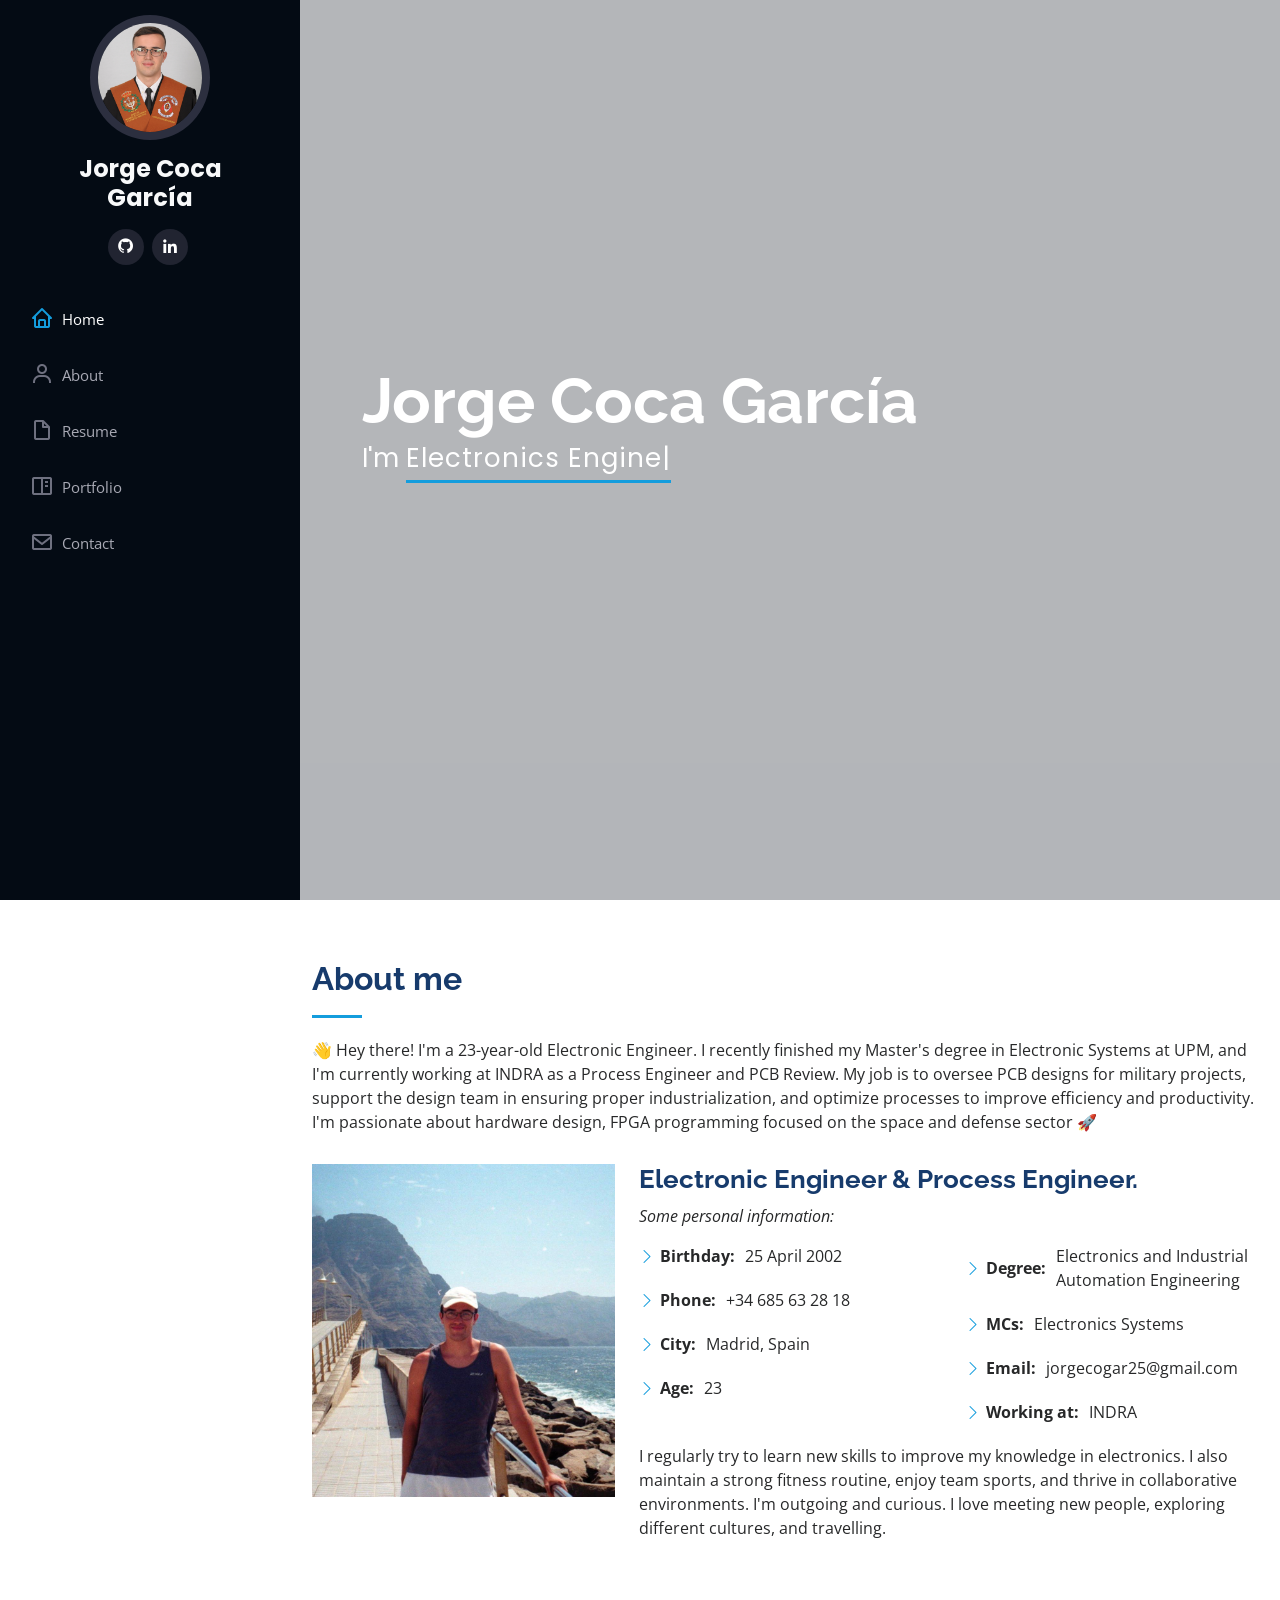
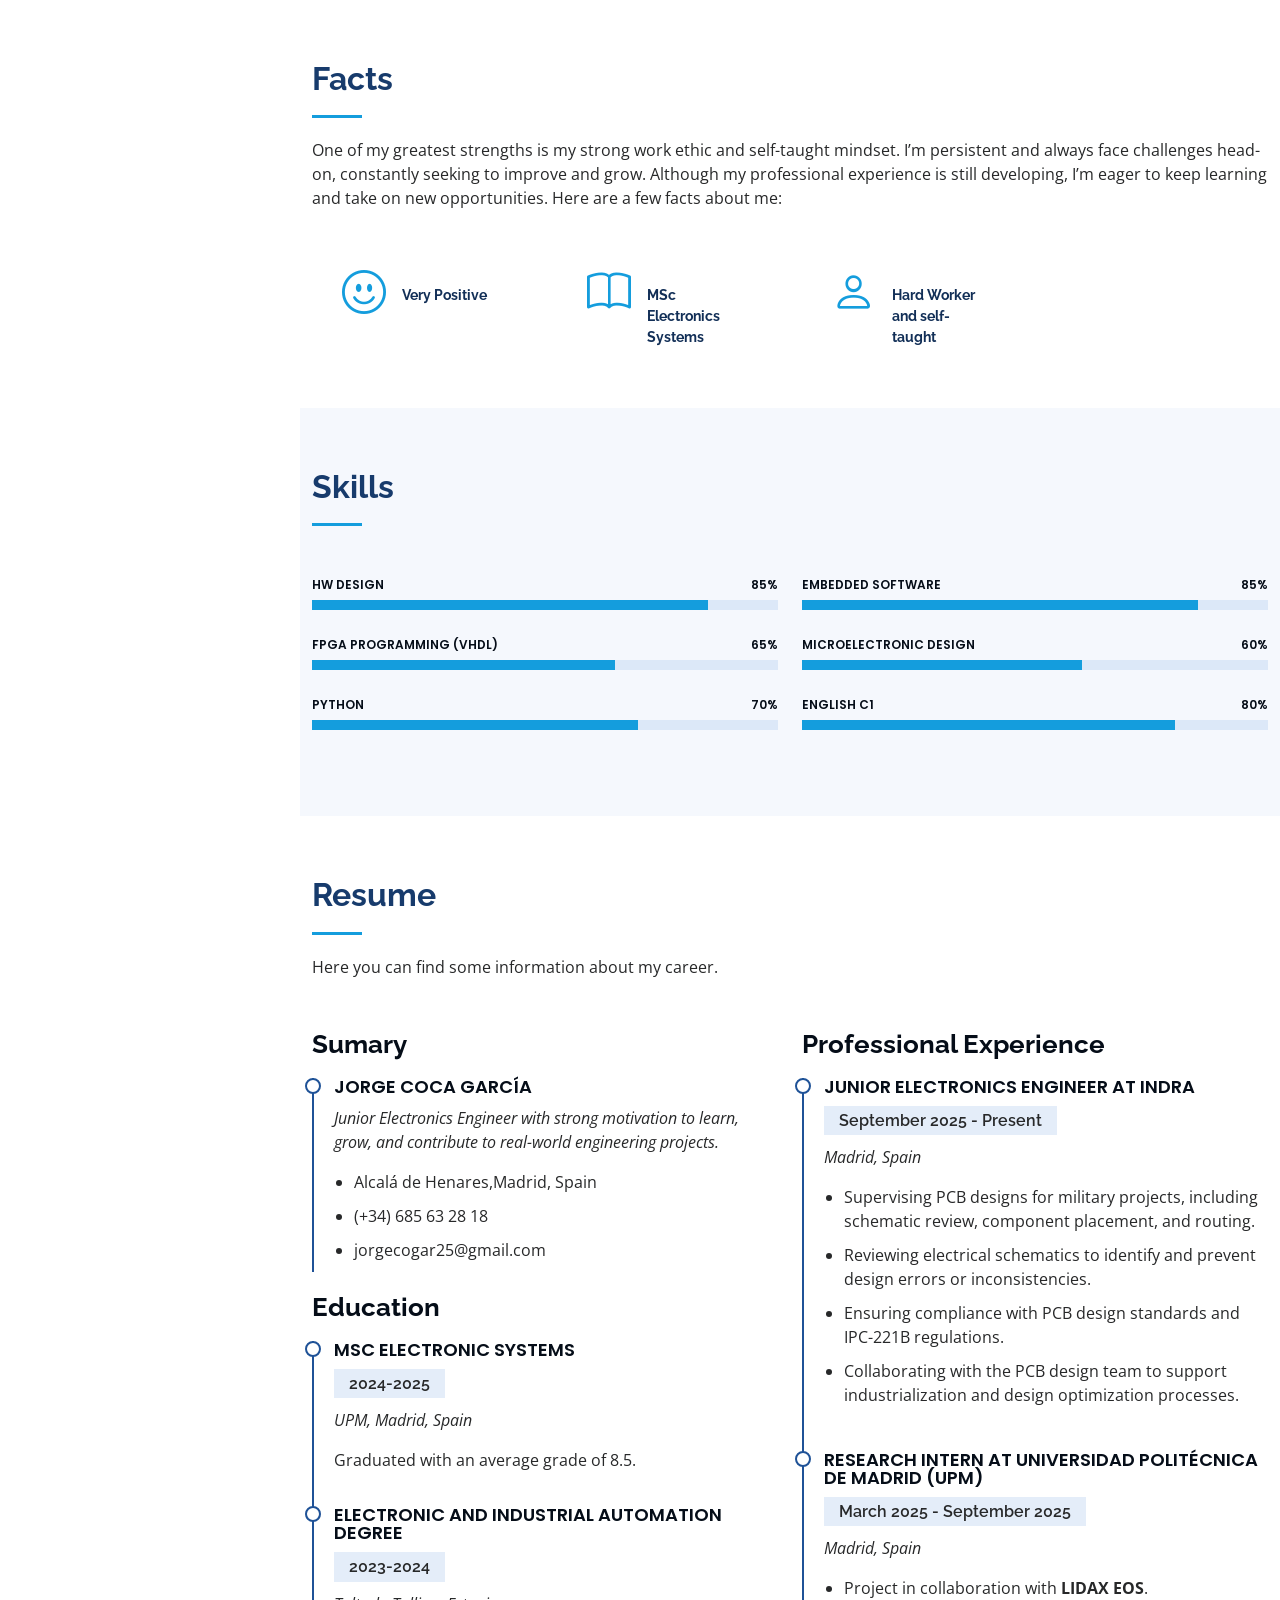
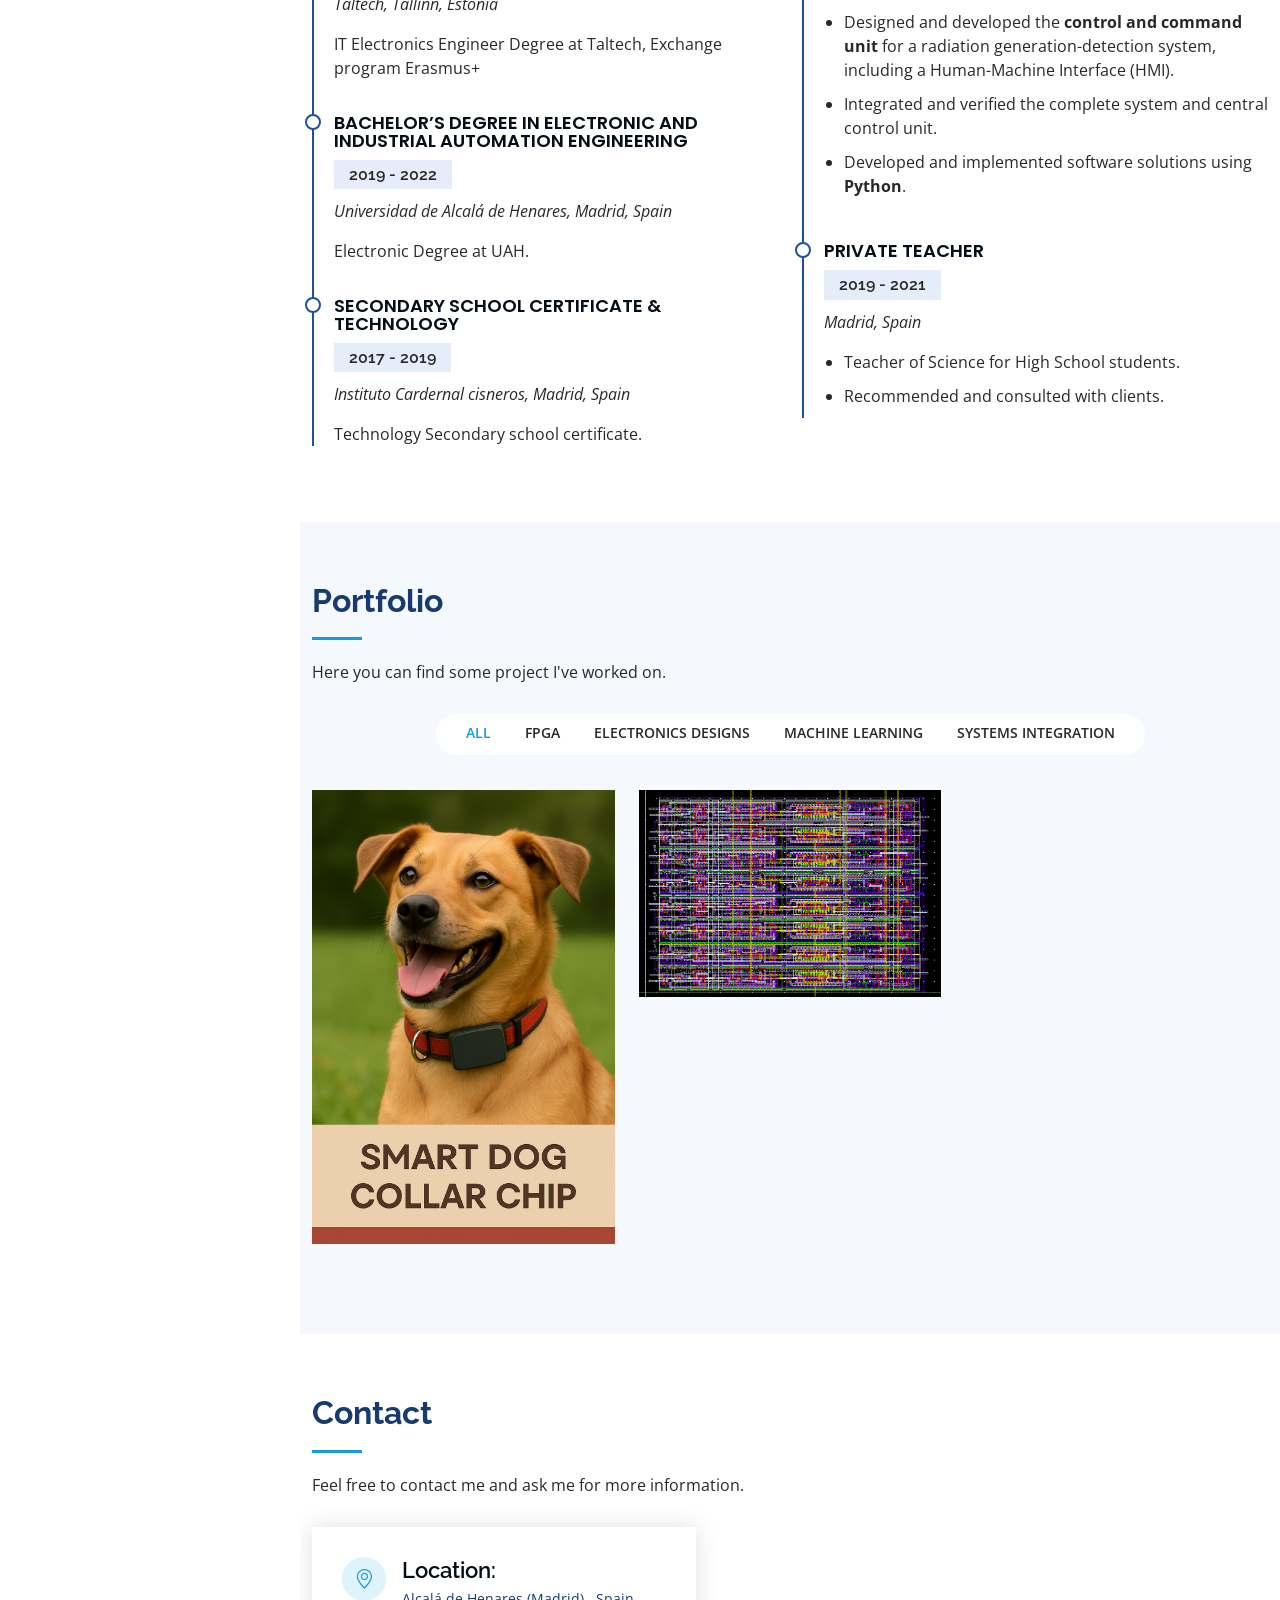
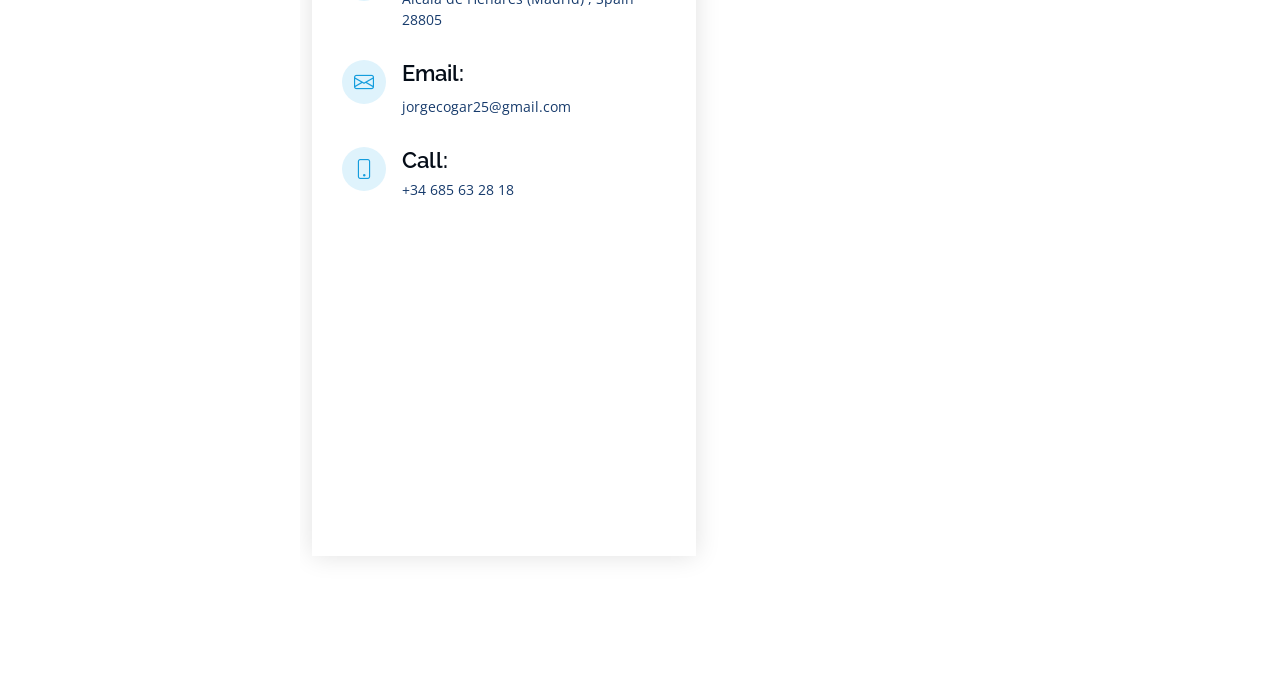
==== index.html @ 3e0ffae4 "Fix LinkedIn URL in index.html" ====
<!DOCTYPE html>
<html lang="en">

<head>
  <meta charset="utf-8">
  <meta content="width=device-width, initial-scale=1.0" name="viewport">

  <title>Jorge Coca García</title>
  <meta content="" name="description">
  <meta content="" name="keywords">

  <!-- Favicons -->
  <link href="assets/img/jicon.png" rel="icon">
  <link href="assets/img/jicon.png" rel="apple-touch-icon">

  <!-- Google Fonts -->
  <link href="https://fonts.googleapis.com/css?family=Open+Sans:300,300i,400,400i,600,600i,700,700i|Raleway:300,300i,400,400i,500,500i,600,600i,700,700i|Poppins:300,300i,400,400i,500,500i,600,600i,700,700i" rel="stylesheet">

  <!-- Vendor CSS Files -->
  <link href="assets/vendor/aos/aos.css" rel="stylesheet">
  <link href="assets/vendor/bootstrap/css/bootstrap.min.css" rel="stylesheet">
  <link href="assets/vendor/bootstrap-icons/bootstrap-icons.css" rel="stylesheet">
  <link href="assets/vendor/boxicons/css/boxicons.min.css" rel="stylesheet">
  <link href="assets/vendor/glightbox/css/glightbox.min.css" rel="stylesheet">
  <link href="assets/vendor/swiper/swiper-bundle.min.css" rel="stylesheet">

  <!-- Template Main CSS File -->
  <link href="assets/css/style.css" rel="stylesheet">

</head>

<body>

  <!-- ======= Mobile nav toggle button ======= -->
  <i class="bi bi-list mobile-nav-toggle d-xl-none"></i>

  <!-- ======= Header ======= -->
  <header id="header">
    <div class="d-flex flex-column">

      <div class="profile">
        <img src="assets/img/Perfil.JPG" alt="" class="img-fluid rounded-circle">
        <h1 class="text-light fs-4 fw-bold">Jorge Coca <br> García</h1>
        <div class="social-links mt-3 text-center">
          <a href="https://github.com/jorgecocag" class="google-plus"><i class="bx bxl-github"></i></a>
          <a href="https://www.linkedin.com/in/jorge-coca-garcia" class="linkedin"><i class="bx bxl-linkedin"></i></a>
        </div>
      </div>

      <nav id="navbar" class="nav-menu navbar">
        <ul>
          <li><a href="#hero" class="nav-link scrollto active"><i class="bx bx-home"></i> <span>Home</span></a></li>
          <li><a href="#about" class="nav-link scrollto"><i class="bx bx-user"></i> <span>About</span></a></li>
          <li><a href="#resume" class="nav-link scrollto"><i class="bx bx-file-blank"></i> <span>Resume</span></a></li>
          <li><a href="#portfolio" class="nav-link scrollto"><i class="bx bx-book-content"></i> <span>Portfolio</span></a></li>
          <li><a href="#contact" class="nav-link scrollto"><i class="bx bx-envelope"></i> <span>Contact</span></a></li>
        </ul>
      </nav><!-- .nav-menu -->
    </div>
  </header><!-- End Header -->

  <!-- ======= Hero Section ======= -->
  <section id="hero" class="d-flex flex-column justify-content-center align-items-center">
    <div class="hero-container" data-aos="fade-in">
      <h1>Jorge Coca García</h1>
      <p>I'm <span class="typed" data-typed-items="Electronics Engineer, HW designer, FPGA programmer"></span></p>
    </div>
  </section><!-- End Hero -->

  <main id="main">

    <!-- ======= About Section ======= -->
    <section id="about" class="about">
      <div class="container">

        <div class="section-title">
          <h2>About me</h2>
          <p>👋 Hey there! I'm a 23-year-old Electronic Engineer.  
          I recently finished my Master's degree in Electronic Systems at UPM, and I'm currently working at INDRA as a Process Engineer and PCB Review.  
          My job is to oversee PCB designs for military projects, support the design team in ensuring proper industrialization, and optimize processes to improve efficiency and productivity.  
          I'm passionate about hardware design, FPGA programming focused on the space and defense sector  🚀</p>
        </div>

        <div class="row">
          <div class="col-lg-4" data-aos="fade-right">
            <img src="assets/img/Playa.JPG" class="img-fluid" alt="">
          </div>
          <div class="col-lg-8 pt-4 pt-lg-0 content" data-aos="fade-left">
            <h3>Electronic Engineer &amp; Process Engineer.</h3>
            <p class="fst-italic">
              Some personal information:
            </p>
            <div class="row">
              <div class="col-lg-6">
                <ul>
                  <li><i class="bi bi-chevron-right"></i> <strong>Birthday:</strong> <span>25 April 2002</span></li>
                  <li><i class="bi bi-chevron-right"></i> <strong>Phone:</strong> <span>+34 685 63 28 18</span></li>
                  <li><i class="bi bi-chevron-right"></i> <strong>City:</strong> <span>Madrid, Spain</span></li>
                  <li><i class="bi bi-chevron-right"></i> <strong>Age:</strong> <span>23</span></li>

                </ul>
              </div>
              <div class="col-lg-6">
                <ul>
                  <li><i class="bi bi-chevron-right"></i> <strong>Degree:</strong> <span>Electronics and Industrial Automation Engineering</span></li>
                  <li><i class="bi bi-chevron-right"></i> <strong>MCs:</strong> <span>Electronics Systems</span></li>
                  <li><i class="bi bi-chevron-right"></i> <strong>Email:</strong> <span>jorgecogar25@gmail.com</span></li>
                  <li><i class="bi bi-chevron-right"></i> <strong>Working at:</strong> <span>INDRA</span></li>
                </ul>
              </div>
            </div>
            <p>
            I regularly try to learn new skills to improve my knowledge in electronics. I also maintain a strong fitness routine, enjoy team sports, and thrive in collaborative environments. I'm outgoing and curious. I love meeting new people, exploring different cultures, and travelling.
            </p>
          </div>
        </div>

      </div>
    </section><!-- End About Section -->

    <!-- ======= Facts Section ======= -->
    <section id="facts" class="facts">
      <div class="container">

        <div class="section-title">
          <h2>Facts</h2>
          <p>One of my greatest strengths is my strong work ethic and self-taught mindset. I’m persistent and always face challenges head-on, constantly seeking to improve and grow. Although my professional experience is still developing, I’m eager to keep learning and take on new opportunities.
Here are a few facts about me:
          </p>
        </div>

        <div class="row no-gutters">

          <div class="col-lg-3 col-md-6 d-md-flex align-items-md-stretch" data-aos="fade-up">
            <div class="count-box">
              <i class="bi bi-emoji-smile"></i>
              <p><strong>Very Positive</strong></p>
            </div>
          </div>

          <div class="col-lg-3 col-md-6 d-md-flex align-items-md-stretch" data-aos="fade-up" data-aos-delay="100">
            <div class="count-box">
              <i class="bi bi-book"></i>
              <p><strong>MSc Electronics Systems</strong></p>
            </div>
          </div>

          <div class="col-lg-3 col-md-6 d-md-flex align-items-md-stretch" data-aos="fade-up" data-aos-delay="300">
            <div class="count-box">
              <i class="bi bi-person"></i>
              <p><strong>Hard Worker and self-taught</strong></p>
            </div>
          </div>

        </div>

      </div>
    </section><!-- End Facts Section -->

    <!-- ======= Skills Section ======= -->
    <section id="skills" class="skills section-bg">
      <div class="container">

        <div class="section-title">
          <h2>Skills</h2>
        </div>

        <div class="row skills-content">

          <div class="col-lg-6" data-aos="fade-up">

            <div class="progress">
              <span class="skill">HW Design <i class="val">85%</i></span>
              <div class="progress-bar-wrap">
                <div class="progress-bar" role="progressbar" aria-valuenow="85" aria-valuemin="0" aria-valuemax="100"></div>
              </div>
            </div>

            <div class="progress">
              <span class="skill">FPGA programming (VHDL) <i class="val">65%</i></span>
              <div class="progress-bar-wrap">
                <div class="progress-bar" role="progressbar" aria-valuenow="65" aria-valuemin="0" aria-valuemax="100"></div>
              </div>
            </div>

            <div class="progress">
              <span class="skill">Python <i class="val">70%</i></span>
              <div class="progress-bar-wrap">
                <div class="progress-bar" role="progressbar" aria-valuenow="70" aria-valuemin="0" aria-valuemax="100"></div>
              </div>
            </div>

          </div>

          <div class="col-lg-6" data-aos="fade-up" data-aos-delay="100">

            <div class="progress">
              <span class="skill">Embedded software <i class="val">85%</i></span>
              <div class="progress-bar-wrap">
                <div class="progress-bar" role="progressbar" aria-valuenow="85" aria-valuemin="0" aria-valuemax="100"></div>
              </div>
            </div>

            <div class="progress">
              <span class="skill">Microelectronic Design <i class="val">60%</i></span>
              <div class="progress-bar-wrap">
                <div class="progress-bar" role="progressbar" aria-valuenow="60" aria-valuemin="0" aria-valuemax="100"></div>
              </div>
            </div>

            <div class="progress">
              <span class="skill">English C1 <i class="val">80%</i></span>
              <div class="progress-bar-wrap">
                <div class="progress-bar" role="progressbar" aria-valuenow="80" aria-valuemin="0" aria-valuemax="100"></div>
              </div>
            </div>

          </div>

        </div>

      </div>
    </section><!-- End Skills Section -->

    <!-- ======= Resume Section ======= -->
    <section id="resume" class="resume">
      <div class="container">

        <div class="section-title">
          <h2>Resume</h2>
          <p>Here you can find some information about my career.</p>
        </div>

        <div class="row">
          <div class="col-lg-6" data-aos="fade-up">
            <h3 class="resume-title">Sumary</h3>
            <div class="resume-item pb-0">
              <h4>Jorge Coca García</h4>
              <p><em>Junior Electronics Engineer with strong motivation to learn, grow, and contribute to real-world engineering projects.</em></p>
              <ul>
                <li>Alcalá de Henares,Madrid, Spain</li>
                <li>(+34) 685 63 28 18</li>
                <li>jorgecogar25@gmail.com</li>
              </ul>
            </div>

            <h3 class="resume-title">Education</h3>

            <div class="resume-item">
              <h4>MSc Electronic systems</h4>
              <h5>2024-2025</h5>
              <p><em>UPM, Madrid, Spain</em></p>
              <p>Graduated with an average grade of 8.5. </p>
            </div>
            <div class="resume-item">
              <h4>Electronic and industrial automation degree</h4>
              <h5>2023-2024</h5>
              <p><em>Taltech, Tallinn, Estonia</em></p>
              <p>IT Electronics Engineer Degree at Taltech, Exchange program Erasmus+ </p>
            </div>
            <div class="resume-item">
              <h4>Bachelor’s Degree in Electronic and Industrial Automation Engineering</h4>
              <h5>2019 - 2022</h5>
              <p><em>Universidad de Alcalá de Henares, Madrid, Spain</em></p>
              <p>Electronic Degree at UAH.</p>
            </div>
            <div class="resume-item">
              <h4>Secondary school certificate &amp; Technology</h4>
              <h5>2017 - 2019</h5>
              <p><em>Instituto Cardernal cisneros, Madrid, Spain</em></p>
              <p>Technology Secondary school certificate.</p>
            </div>
          </div>
          <div class="col-lg-6" data-aos="fade-up" data-aos-delay="100">
            <h3 class="resume-title">Professional Experience</h3>

              <div class="resume-item">
              <h4>Junior Electronics Engineer at INDRA</h4>
              <h5>September 2025 - Present</h5>
              <p><em>Madrid, Spain</em></p>
              <ul>
                <li>Supervising PCB designs for military projects, including schematic review, component placement, and routing.</li>
                <li>Reviewing electrical schematics to identify and prevent design errors or inconsistencies.</li>
                <li>Ensuring compliance with PCB design standards and IPC-221B regulations.</li>
                <li>Collaborating with the PCB design team to support industrialization and design optimization processes.</li>
              </ul>
            </div>
          
            <div class="resume-item">
              <h4>Research Intern at Universidad Politécnica de Madrid (UPM)</h4>
              <h5>March 2025 - September 2025</h5>
              <p><em>Madrid, Spain</em></p>
              <ul>
                <li>Project in collaboration with <strong>LIDAX EOS</strong>.</li>
                <li>Designed and developed the <strong>control and command unit</strong> for a radiation generation-detection system, including a Human-Machine Interface (HMI).</li>
                <li>Integrated and verified the complete system and central control unit.</li>
                <li>Developed and implemented software solutions using <strong>Python</strong>.</li>
              </ul>
            </div>
            
            <div class="resume-item">
              <h4>Private teacher</h4>
              <h5>2019 - 2021</h5>
              <p><em>Madrid, Spain</em></p>
              <ul>
                <li>Teacher of Science for High School students.</li>
                <li>Recommended and consulted with clients.</li>
              </ul>
            </div>
          </div>
        </div>

      </div>
    </section><!-- End Resume Section -->

    <!-- ======= Portfolio Section ======= -->
    <section id="portfolio" class="portfolio section-bg">
      <div class="container">

        <div class="section-title">
          <h2>Portfolio</h2>
          <p>Here you can find some project I've worked on.</p>
        </div>

        <div class="row" data-aos="fade-up">
          <div class="col-lg-12 d-flex justify-content-center">
            <ul id="portfolio-flters">
              <li data-filter="*" class="filter-active">All</li>
              <li data-filter=".filter-app">FPGA</li>
              <li data-filter=".filter-Designs">Electronics designs</li>
              <li data-filter=".filter-web">Machine learning</li>
              <li data-filter=".filter-web">Systems integration</li>
            </ul>
          </div>
        </div>

        <div class="row portfolio-container" data-aos="fade-up" data-aos-delay="100">

          <div class="col-lg-4 col-md-6 portfolio-item filter-Designs">
            <div class="portfolio-wrap">
              <img src="assets/img/portfolio/perro.png" class="img-fluid" alt="">
              <div class="portfolio-links">
                <a href="chip-correa.html" title="More Details"><i class="bx bx-link"></i></a>
              </div>
            </div>
          </div>

          <div class="col-lg-4 col-md-6 portfolio-item filter-Designs">
            <div class="portfolio-wrap">
              <img src="assets/img/portfolio/cadence.png" class="img-fluid" alt="">
              <div class="portfolio-links">
                <a href="cadence.html" title="More Details"><i class="bx bx-link"></i></a>
              </div>
            </div>
          </div>

        </div>

      </div>
    </section><!-- End Portfolio Section -->

    <!-- ======= Contact Section ======= -->
    <section id="contact" class="contact">
      <div class="container">

        <div class="section-title">
          <h2>Contact</h2>
          <p>Feel free to contact me and ask me for more information.</p>
        </div>

        <div class="row" data-aos="fade-in">

          <div class="col-lg-5 d-flex align-items-stretch">
            <div class="info">
              <div class="address">
                <i class="bi bi-geo-alt"></i>
                <h4>Location:</h4>
                <p>Alcalá de Henares (Madrid) , Spain 28805 </p>
              </div>

              <div class="email">
                <i class="bi bi-envelope"></i>
                <h4>Email:</h4>
                <p>jorgecogar25@gmail.com</p>
              </div>

              <div class="phone">
                <i class="bi bi-phone"></i>
                <h4>Call:</h4>
                <p>+34 685 63 28 18</p>
              </div>

              <iframe 
                src="https://www.google.com/maps/embed?pb=!1m18!1m12!1m3!1d3036.657746572225!2d-3.3657!3d40.4821!2m3!1f0!2f0!3f0!3m2!1i1024!2i768!4f13.1!3m3!1m2!1s0xd4249b47da8e3e9%3A0x64e869e6f27bb1e4!2sAlcal%C3%A1%20de%20Henares%2C%20Madrid!5e0!3m2!1ses!2ses!4v1700000000000"
                frameborder="0" 
                style="border:0; width: 100%; height: 290px;" 
                allowfullscreen>
              </iframe>

            </div>
          </div>
        </div>

      </div>
    </section><!-- End Contact Section -->

  </main><!-- End #main -->



  <a href="#" class="back-to-top d-flex align-items-center justify-content-center"><i class="bi bi-arrow-up-short"></i></a>

  <!-- Vendor JS Files -->
  <script src="assets/vendor/purecounter/purecounter_vanilla.js"></script>
  <script src="assets/vendor/aos/aos.js"></script>
  <script src="assets/vendor/bootstrap/js/bootstrap.bundle.min.js"></script>
  <script src="assets/vendor/glightbox/js/glightbox.min.js"></script>
  <script src="assets/vendor/isotope-layout/isotope.pkgd.min.js"></script>
  <script src="assets/vendor/swiper/swiper-bundle.min.js"></script>
  <script src="assets/vendor/typed.js/typed.min.js"></script>
  <script src="assets/vendor/waypoints/noframework.waypoints.js"></script>
  <script src="assets/vendor/php-email-form/validate.js"></script>

  <!-- Template Main JS File -->
  <script src="assets/js/main.js"></script>

</body>

</html>
---- assets/css/style.css ----
/**
* Template Name: iPortfolio - v3.8.1
* Template URL: https://bootstrapmade.com/iportfolio-bootstrap-portfolio-websites-template/
* Author: BootstrapMade.com
* License: https://bootstrapmade.com/license/
*/

/*--------------------------------------------------------------
# General
--------------------------------------------------------------*/
body {
  font-family: "Open Sans", sans-serif;
  color: #272829;
}

a {
  color: #149ddd;
  text-decoration: none;
}

a:hover {
  color: #37b3ed;
  text-decoration: none;
}

h1,
h2,
h3,
h4,
h5,
h6 {
  font-family: "Raleway", sans-serif;
}

/*--------------------------------------------------------------
# Back to top button
--------------------------------------------------------------*/
.back-to-top {
  position: fixed;
  visibility: hidden;
  opacity: 0;
  right: 15px;
  bottom: 15px;
  z-index: 996;
  background: #149ddd;
  width: 40px;
  height: 40px;
  border-radius: 50px;
  transition: all 0.4s;
}

.back-to-top i {
  font-size: 28px;
  color: #fff;
  line-height: 0;
}

.back-to-top:hover {
  background: #2eafec;
  color: #fff;
}

.back-to-top.active {
  visibility: visible;
  opacity: 1;
}

/*--------------------------------------------------------------
# Header
--------------------------------------------------------------*/
#header {
  position: fixed;
  top: 0;
  left: 0;
  bottom: 0;
  width: 300px;
  transition: all ease-in-out 0.5s;
  z-index: 9997;
  transition: all 0.5s;
  padding: 0 15px;
  background: #040b14;
  overflow-y: auto;
}

#header .profile img {
  margin: 15px auto;
  display: block;
  width: 120px;
  border: 8px solid #2c2f3f;
}

#header .profile h1 {
  font-size: 24px;
  margin: 0;
  padding: 0;
  font-weight: 600;
  -moz-text-align-last: center;
  text-align-last: center;
  font-family: "Poppins", sans-serif;
}

#header .profile h1 a,
#header .profile h1 a:hover {
  color: #fff;
  text-decoration: none;
}

#header .profile .social-links a {
  font-size: 18px;
  display: inline-block;
  background: #212431;
  color: #fff;
  line-height: 1;
  padding: 8px 0;
  margin-right: 4px;
  border-radius: 50%;
  text-align: center;
  width: 36px;
  height: 36px;
  transition: 0.3s;
}

#header .profile .social-links a:hover {
  background: #149ddd;
  color: #fff;
  text-decoration: none;
}

#main {
  margin-left: 300px;
}

@media (max-width: 1199px) {
  #header {
    left: -300px;
  }

  #main {
    margin-left: 0;
  }
}

/*--------------------------------------------------------------
# Navigation Menu
--------------------------------------------------------------*/
/* Desktop Navigation */
.nav-menu {
  padding: 30px 0 0 0;
}

.nav-menu * {
  margin: 0;
  padding: 0;
  list-style: none;
}

.nav-menu>ul>li {
  position: relative;
  white-space: nowrap;
}

.nav-menu a,
.nav-menu a:focus {
  display: flex;
  align-items: center;
  color: #a8a9b4;
  padding: 12px 15px;
  margin-bottom: 8px;
  transition: 0.3s;
  font-size: 15px;
}

.nav-menu a i,
.nav-menu a:focus i {
  font-size: 24px;
  padding-right: 8px;
  color: #6f7180;
}

.nav-menu a:hover,
.nav-menu .active,
.nav-menu .active:focus,
.nav-menu li:hover>a {
  text-decoration: none;
  color: #fff;
}

.nav-menu a:hover i,
.nav-menu .active i,
.nav-menu .active:focus i,
.nav-menu li:hover>a i {
  color: #149ddd;
}

/* Mobile Navigation */
.mobile-nav-toggle {
  position: fixed;
  right: 15px;
  top: 15px;
  z-index: 9998;
  border: 0;
  font-size: 24px;
  transition: all 0.4s;
  outline: none !important;
  background-color: #149ddd;
  color: #fff;
  width: 40px;
  height: 40px;
  display: inline-flex;
  align-items: center;
  justify-content: center;
  line-height: 0;
  border-radius: 50px;
  cursor: pointer;
}

.mobile-nav-active {
  overflow: hidden;
}

.mobile-nav-active #header {
  left: 0;
}

/*--------------------------------------------------------------
# Hero Section
--------------------------------------------------------------*/
#hero {
  width: 100%;
  height: 100vh;
  background: url("../img/electronica.png") top center;
  background-size: cover;
}

#hero:before {
  content: "";
  background: rgba(5, 13, 24, 0.3);
  position: absolute;
  bottom: 0;
  top: 0;
  left: 0;
  right: 0;
  z-index: 1;
}

#hero .hero-container {
  position: relative;
  z-index: 2;
  min-width: 300px;
}

#hero h1 {
  margin: 0 0 10px 0;
  font-size: 64px;
  font-weight: 700;
  line-height: 56px;
  color: #fff;
}

#hero p {
  color: #fff;
  margin-bottom: 50px;
  font-size: 26px;
  font-family: "Poppins", sans-serif;
}

#hero p span {
  color: #fff;
  padding-bottom: 4px;
  letter-spacing: 1px;
  border-bottom: 3px solid #149ddd;
}

@media (min-width: 1024px) {
  #hero {
    background-attachment: fixed;
  }
}

@media (max-width: 768px) {
  #hero h1 {
    font-size: 28px;
    line-height: 36px;
  }

  #hero h2 {
    font-size: 18px;
    line-height: 24px;
    margin-bottom: 30px;
  }
}

/*--------------------------------------------------------------
# Sections General
--------------------------------------------------------------*/
section {
  padding: 60px 0;
  overflow: hidden;
}

.section-bg {
  background: #f5f8fd;
}

.section-title {
  padding-bottom: 30px;
}

.section-title h2 {
  font-size: 32px;
  font-weight: bold;
  margin-bottom: 20px;
  padding-bottom: 20px;
  position: relative;
  color: #173b6c;
}

.section-title h2::after {
  content: "";
  position: absolute;
  display: block;
  width: 50px;
  height: 3px;
  background: #149ddd;
  bottom: 0;
  left: 0;
}

.section-title p {
  margin-bottom: 0;
}

/*--------------------------------------------------------------
# About
--------------------------------------------------------------*/
.about .content h3 {
  font-weight: 700;
  font-size: 26px;
  color: #173b6c;
}

.about .content ul {
  list-style: none;
  padding: 0;
}

.about .content ul li {
  margin-bottom: 20px;
  display: flex;
  align-items: center;
}

.about .content ul strong {
  margin-right: 10px;
}

.about .content ul i {
  font-size: 16px;
  margin-right: 5px;
  color: #149ddd;
  line-height: 0;
}

.about .content p:last-child {
  margin-bottom: 0;
}

/*--------------------------------------------------------------
# Facts
--------------------------------------------------------------*/
.facts {
  padding-bottom: 30px;
}

.facts .count-box {
  padding: 30px;
  width: 100%;
}

.facts .count-box i {
  display: block;
  font-size: 44px;
  color: #149ddd;
  float: left;
  line-height: 0;
}

.facts .count-box span {
  font-size: 48px;
  line-height: 40px;
  display: block;
  font-weight: 700;
  color: #050d18;
  margin-left: 60px;
}

.facts .count-box p {
  padding: 15px 0 0 0;
  margin: 0 0 0 60px;
  font-family: "Raleway", sans-serif;
  font-size: 14px;
  color: #122f57;
}

.facts .count-box a {
  font-weight: 600;
  display: block;
  margin-top: 20px;
  color: #122f57;
  font-size: 15px;
  font-family: "Poppins", sans-serif;
  transition: ease-in-out 0.3s;
}

.facts .count-box a:hover {
  color: #1f5297;
}

/*--------------------------------------------------------------
# Akills
--------------------------------------------------------------*/
.skills .progress {
  height: 60px;
  display: block;
  background: none;
  border-radius: 0;
}

.skills .progress .skill {
  padding: 0;
  margin: 0 0 6px 0;
  text-transform: uppercase;
  display: block;
  font-weight: 600;
  font-family: "Poppins", sans-serif;
  color: #050d18;
}

.skills .progress .skill .val {
  float: right;
  font-style: normal;
}

.skills .progress-bar-wrap {
  background: #dce8f8;
  height: 10px;
}

.skills .progress-bar {
  width: 1px;
  height: 10px;
  transition: 0.9s;
  background-color: #149ddd;
}

/*--------------------------------------------------------------
# Resume
--------------------------------------------------------------*/
.resume .resume-title {
  font-size: 26px;
  font-weight: 700;
  margin-top: 20px;
  margin-bottom: 20px;
  color: #050d18;
}

.resume .resume-item {
  padding: 0 0 20px 20px;
  margin-top: -2px;
  border-left: 2px solid #1f5297;
  position: relative;
}

.resume .resume-item h4 {
  line-height: 18px;
  font-size: 18px;
  font-weight: 600;
  text-transform: uppercase;
  font-family: "Poppins", sans-serif;
  color: #050d18;
  margin-bottom: 10px;
}

.resume .resume-item h5 {
  font-size: 16px;
  background: #e4edf9;
  padding: 5px 15px;
  display: inline-block;
  font-weight: 600;
  margin-bottom: 10px;
}

.resume .resume-item ul {
  padding-left: 20px;
}

.resume .resume-item ul li {
  padding-bottom: 10px;
}

.resume .resume-item:last-child {
  padding-bottom: 0;
}

.resume .resume-item::before {
  content: "";
  position: absolute;
  width: 16px;
  height: 16px;
  border-radius: 50px;
  left: -9px;
  top: 0;
  background: #fff;
  border: 2px solid #1f5297;
}

/*--------------------------------------------------------------
# Portfolio
--------------------------------------------------------------*/
.portfolio .portfolio-item {
  margin-bottom: 30px;
}

.portfolio #portfolio-flters {
  padding: 0;
  margin: 0 auto 35px auto;
  list-style: none;
  text-align: center;
  background: #fff;
  border-radius: 50px;
  padding: 2px 15px;
}

.portfolio #portfolio-flters li {
  cursor: pointer;
  display: inline-block;
  padding: 10px 15px 8px 15px;
  font-size: 14px;
  font-weight: 600;
  line-height: 1;
  text-transform: uppercase;
  color: #272829;
  margin-bottom: 5px;
  transition: all 0.3s ease-in-out;
}

.portfolio #portfolio-flters li:hover,
.portfolio #portfolio-flters li.filter-active {
  color: #149ddd;
}

.portfolio #portfolio-flters li:last-child {
  margin-right: 0;
}

.portfolio .portfolio-wrap {
  transition: 0.3s;
  position: relative;
  overflow: hidden;
  z-index: 1;
}

.portfolio .portfolio-wrap::before {
  content: "";
  background: rgba(255, 255, 255, 0.5);
  position: absolute;
  left: 0;
  right: 0;
  top: 0;
  bottom: 0;
  transition: all ease-in-out 0.3s;
  z-index: 2;
  opacity: 0;
}

.portfolio .portfolio-wrap .portfolio-links {
  opacity: 1;
  left: 0;
  right: 0;
  bottom: -60px;
  z-index: 3;
  position: absolute;
  transition: all ease-in-out 0.3s;
  display: flex;
  justify-content: center;
}

.portfolio .portfolio-wrap .portfolio-links a {
  color: #fff;
  font-size: 28px;
  text-align: center;
  background: rgba(20, 157, 221, 0.75);
  transition: 0.3s;
  width: 50%;
}

.portfolio .portfolio-wrap .portfolio-links a:hover {
  background: rgba(20, 157, 221, 0.95);
}

.portfolio .portfolio-wrap .portfolio-links a+a {
  border-left: 1px solid #37b3ed;
}

.portfolio .portfolio-wrap:hover::before {
  top: 0;
  left: 0;
  right: 0;
  bottom: 0;
  opacity: 1;
}

.portfolio .portfolio-wrap:hover .portfolio-links {
  opacity: 1;
  bottom: 0;
}

/*--------------------------------------------------------------
# Portfolio Details
--------------------------------------------------------------*/
.portfolio-details {
  padding-top: 40px;
}

.portfolio-details .portfolio-details-slider img {
  width: 100%;
}

.portfolio-details .portfolio-details-slider .swiper-pagination {
  margin-top: 20px;
  position: relative;
}

.portfolio-details .portfolio-details-slider .swiper-pagination .swiper-pagination-bullet {
  width: 12px;
  height: 12px;
  background-color: #fff;
  opacity: 1;
  border: 1px solid #149ddd;
}

.portfolio-details .portfolio-details-slider .swiper-pagination .swiper-pagination-bullet-active {
  background-color: #149ddd;
}

.portfolio-details .portfolio-info {
  padding: 30px;
  box-shadow: 0px 0 30px rgba(5, 13, 24, 0.08);
}

.portfolio-details .portfolio-info h3 {
  font-size: 22px;
  font-weight: 700;
  margin-bottom: 20px;
  padding-bottom: 20px;
  border-bottom: 1px solid #eee;
}

.portfolio-details .portfolio-info ul {
  list-style: none;
  padding: 0;
  font-size: 15px;
}

.portfolio-details .portfolio-info ul li+li {
  margin-top: 10px;
}

.portfolio-details .portfolio-description {
  padding-top: 30px;
}

.portfolio-details .portfolio-description h2 {
  font-size: 26px;
  font-weight: 700;
  margin-bottom: 20px;
}

.portfolio-details .portfolio-description p {
  padding: 0;
}

/*--------------------------------------------------------------
# Services
--------------------------------------------------------------*/
.services .icon-box {
  margin-bottom: 20px;
}

.services .icon {
  float: left;
  display: flex;
  align-items: center;
  justify-content: center;
  width: 54px;
  height: 54px;
  background: #149ddd;
  border-radius: 50%;
  transition: 0.5s;
  border: 1px solid #149ddd;
}

.services .icon i {
  color: #fff;
  font-size: 24px;
  line-height: 0;
}

.services .icon-box:hover .icon {
  background: #fff;
}

.services .icon-box:hover .icon i {
  color: #149ddd;
}

.services .title {
  margin-left: 80px;
  font-weight: 700;
  margin-bottom: 15px;
  font-size: 18px;
}

.services .title a {
  color: #343a40;
}

.services .title a:hover {
  color: #149ddd;
}

.services .description {
  margin-left: 80px;
  line-height: 24px;
  font-size: 14px;
}

/*--------------------------------------------------------------
# Testimonials
--------------------------------------------------------------*/
.testimonials .testimonials-carousel,
.testimonials .testimonials-slider {
  overflow: hidden;
}

.testimonials .testimonial-item {
  box-sizing: content-box;
  text-align: center;
  min-height: 320px;
}

.testimonials .testimonial-item .testimonial-img {
  width: 90px;
  border-radius: 50%;
  margin: 0 auto;
}

.testimonials .testimonial-item h3 {
  font-size: 18px;
  font-weight: bold;
  margin: 10px 0 5px 0;
  color: #111;
}

.testimonials .testimonial-item h4 {
  font-size: 14px;
  color: #999;
  margin: 0;
}

.testimonials .testimonial-item .quote-icon-left,
.testimonials .testimonial-item .quote-icon-right {
  color: #c3e8fa;
  font-size: 26px;
}

.testimonials .testimonial-item .quote-icon-left {
  display: inline-block;
  left: -5px;
  position: relative;
}

.testimonials .testimonial-item .quote-icon-right {
  display: inline-block;
  right: -5px;
  position: relative;
  top: 10px;
}

.testimonials .testimonial-item p {
  font-style: italic;
  margin: 0 15px 15px 15px;
  padding: 20px;
  background: #fff;
  position: relative;
  margin-bottom: 35px;
  border-radius: 6px;
  box-shadow: 0px 2px 15px rgba(0, 0, 0, 0.1);
}

.testimonials .testimonial-item p::after {
  content: "";
  width: 0;
  height: 0;
  border-top: 20px solid #fff;
  border-right: 20px solid transparent;
  border-left: 20px solid transparent;
  position: absolute;
  bottom: -20px;
  left: calc(50% - 20px);
}

.testimonials .swiper-pagination {
  margin-top: 20px;
  position: relative;
}

.testimonials .swiper-pagination .swiper-pagination-bullet {
  width: 12px;
  height: 12px;
  background-color: #fff;
  opacity: 1;
  border: 1px solid #149ddd;
}

.testimonials .swiper-pagination .swiper-pagination-bullet-active {
  background-color: #149ddd;
}

/*--------------------------------------------------------------
# Contact
--------------------------------------------------------------*/
.contact {
  padding-bottom: 130px;
}

.contact .info {
  padding: 30px;
  background: #fff;
  width: 100%;
  box-shadow: 0 0 24px 0 rgba(0, 0, 0, 0.12);
}

.contact .info i {
  font-size: 20px;
  color: #149ddd;
  float: left;
  width: 44px;
  height: 44px;
  background: #dff3fc;
  display: flex;
  justify-content: center;
  align-items: center;
  border-radius: 50px;
  transition: all 0.3s ease-in-out;
}

.contact .info h4 {
  padding: 0 0 0 60px;
  font-size: 22px;
  font-weight: 600;
  margin-bottom: 5px;
  color: #050d18;
}

.contact .info p {
  padding: 0 0 10px 60px;
  margin-bottom: 20px;
  font-size: 14px;
  color: #173b6c;
}

.contact .info .email p {
  padding-top: 5px;
}

.contact .info .social-links {
  padding-left: 60px;
}

.contact .info .social-links a {
  font-size: 18px;
  display: inline-block;
  background: #333;
  color: #fff;
  line-height: 1;
  padding: 8px 0;
  border-radius: 50%;
  text-align: center;
  width: 36px;
  height: 36px;
  transition: 0.3s;
  margin-right: 10px;
}

.contact .info .social-links a:hover {
  background: #149ddd;
  color: #fff;
}

.contact .info .email:hover i,
.contact .info .address:hover i,
.contact .info .phone:hover i {
  background: #149ddd;
  color: #fff;
}

.contact .php-email-form {
  width: 100%;
  padding: 30px;
  background: #fff;
  box-shadow: 0 0 24px 0 rgba(0, 0, 0, 0.12);
}

.contact .php-email-form .form-group {
  padding-bottom: 8px;
}

.contact .php-email-form .validate {
  display: none;
  color: red;
  margin: 0 0 15px 0;
  font-weight: 400;
  font-size: 13px;
}

.contact .php-email-form .error-message {
  display: none;
  color: #fff;
  background: #ed3c0d;
  text-align: left;
  padding: 15px;
  font-weight: 600;
}

.contact .php-email-form .error-message br+br {
  margin-top: 25px;
}

.contact .php-email-form .sent-message {
  display: none;
  color: #fff;
  background: #18d26e;
  text-align: center;
  padding: 15px;
  font-weight: 600;
}

.contact .php-email-form .loading {
  display: none;
  background: #fff;
  text-align: center;
  padding: 15px;
}

.contact .php-email-form .loading:before {
  content: "";
  display: inline-block;
  border-radius: 50%;
  width: 24px;
  height: 24px;
  margin: 0 10px -6px 0;
  border: 3px solid #18d26e;
  border-top-color: #eee;
  -webkit-animation: animate-loading 1s linear infinite;
  animation: animate-loading 1s linear infinite;
}

.contact .php-email-form .form-group {
  margin-bottom: 15px;
}

.contact .php-email-form label {
  padding-bottom: 8px;
}

.contact .php-email-form input,
.contact .php-email-form textarea {
  border-radius: 0;
  box-shadow: none;
  font-size: 14px;
}

.contact .php-email-form input {
  height: 44px;
}

.contact .php-email-form textarea {
  padding: 10px 15px;
}

.contact .php-email-form button[type=submit] {
  background: #149ddd;
  border: 0;
  padding: 10px 24px;
  color: #fff;
  transition: 0.4s;
  border-radius: 4px;
}

.contact .php-email-form button[type=submit]:hover {
  background: #37b3ed;
}

@-webkit-keyframes animate-loading {
  0% {
    transform: rotate(0deg);
  }

  100% {
    transform: rotate(360deg);
  }
}

@keyframes animate-loading {
  0% {
    transform: rotate(0deg);
  }

  100% {
    transform: rotate(360deg);
  }
}

/*--------------------------------------------------------------
# Breadcrumbs
--------------------------------------------------------------*/
.breadcrumbs {
  padding: 20px 0;
  background: #f9f9f9;
}

.breadcrumbs h2 {
  font-size: 26px;
  font-weight: 300;
}

.breadcrumbs ol {
  display: flex;
  flex-wrap: wrap;
  list-style: none;
  padding: 0;
  margin: 0;
  font-size: 15px;
}

.breadcrumbs ol li+li {
  padding-left: 10px;
}

.breadcrumbs ol li+li::before {
  display: inline-block;
  padding-right: 10px;
  color: #0e2442;
  content: "/";
}

@media (max-width: 768px) {
  .breadcrumbs .d-flex {
    display: block !important;
  }

  .breadcrumbs ol {
    display: block;
  }

  .breadcrumbs ol li {
    display: inline-block;
  }
}

/*--------------------------------------------------------------
# Footer
--------------------------------------------------------------*/
#footer {
  padding: 15px;
  color: #f4f6fd;
  font-size: 14px;
  position: fixed;
  left: 0;
  bottom: 0;
  width: 300px;
  z-index: 9999;
  background: #040b14;
}

#footer .copyright {
  text-align: center;
}

#footer .credits {
  padding-top: 5px;
  text-align: center;
  font-size: 13px;
  color: #eaebf0;
}

@media (max-width: 1199px) {
  #footer {
    position: static;
    width: auto;
    padding-right: 20px 15px;
  }
}
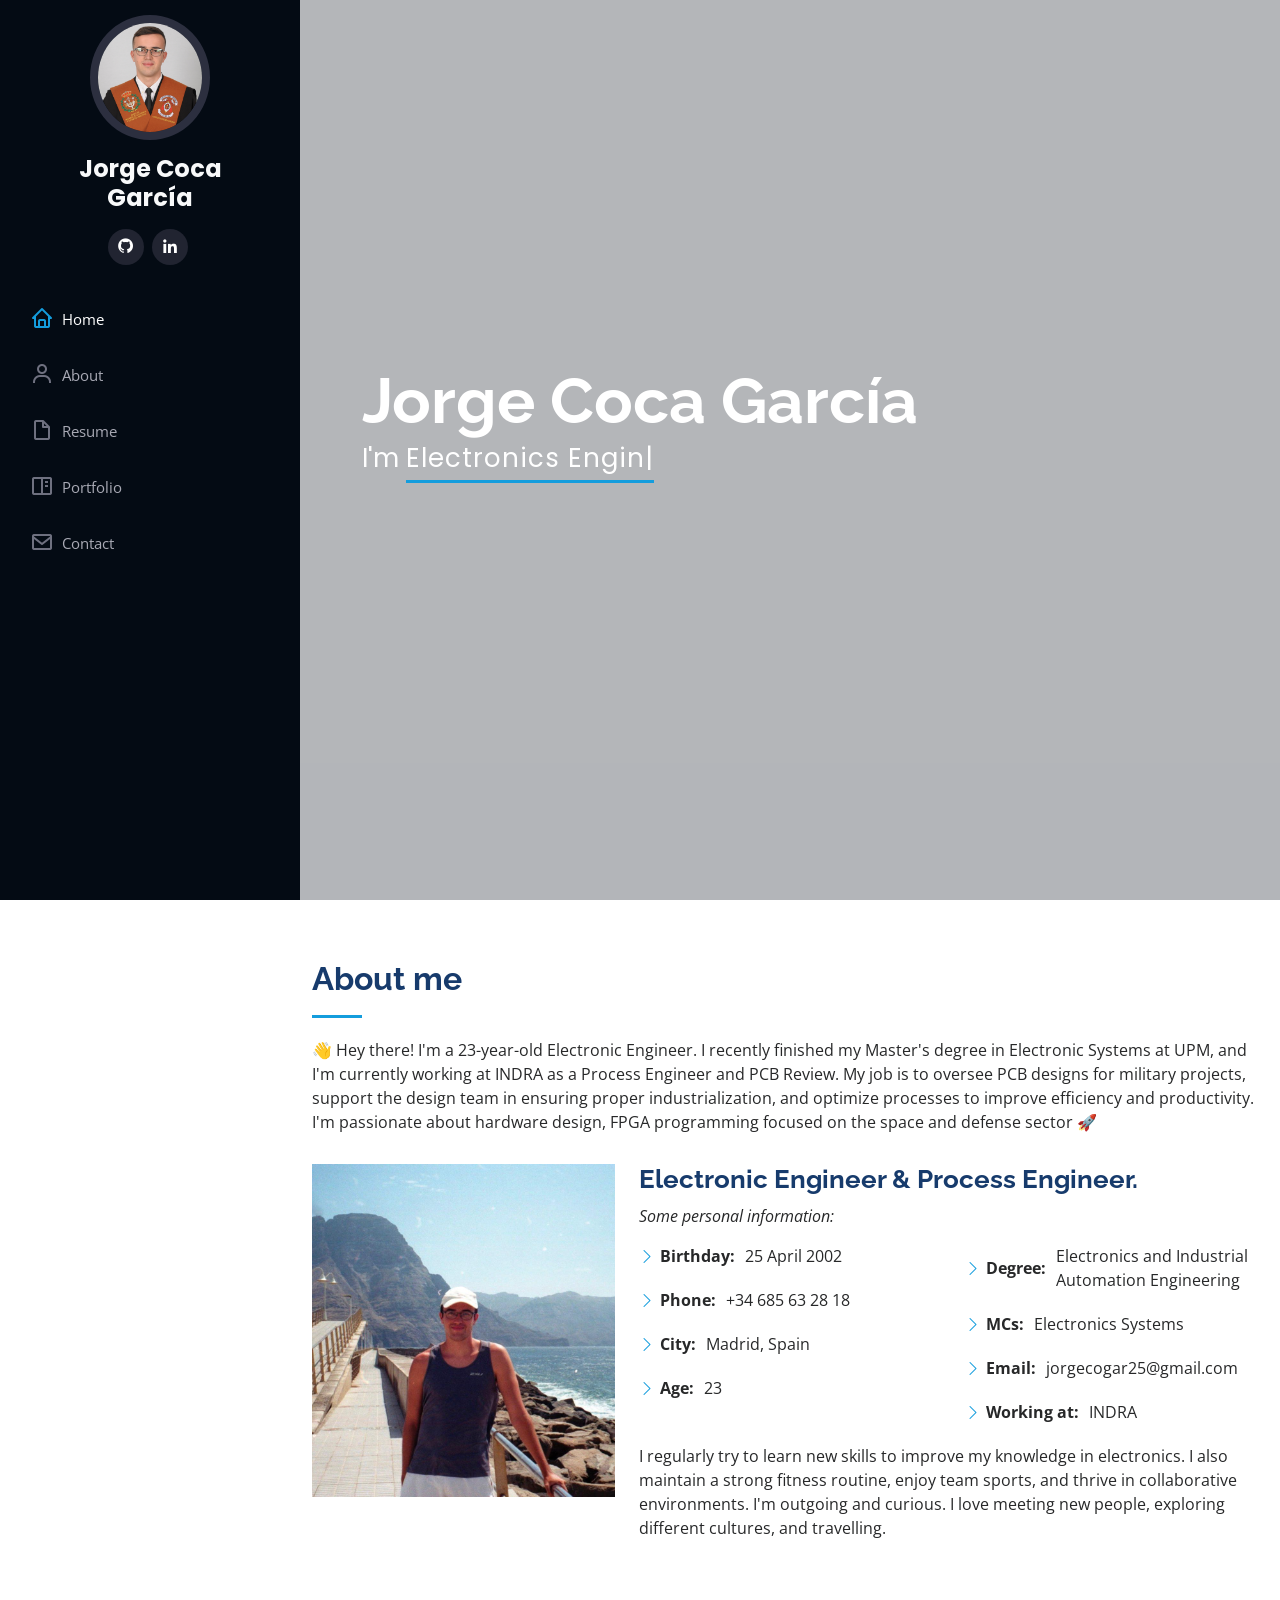
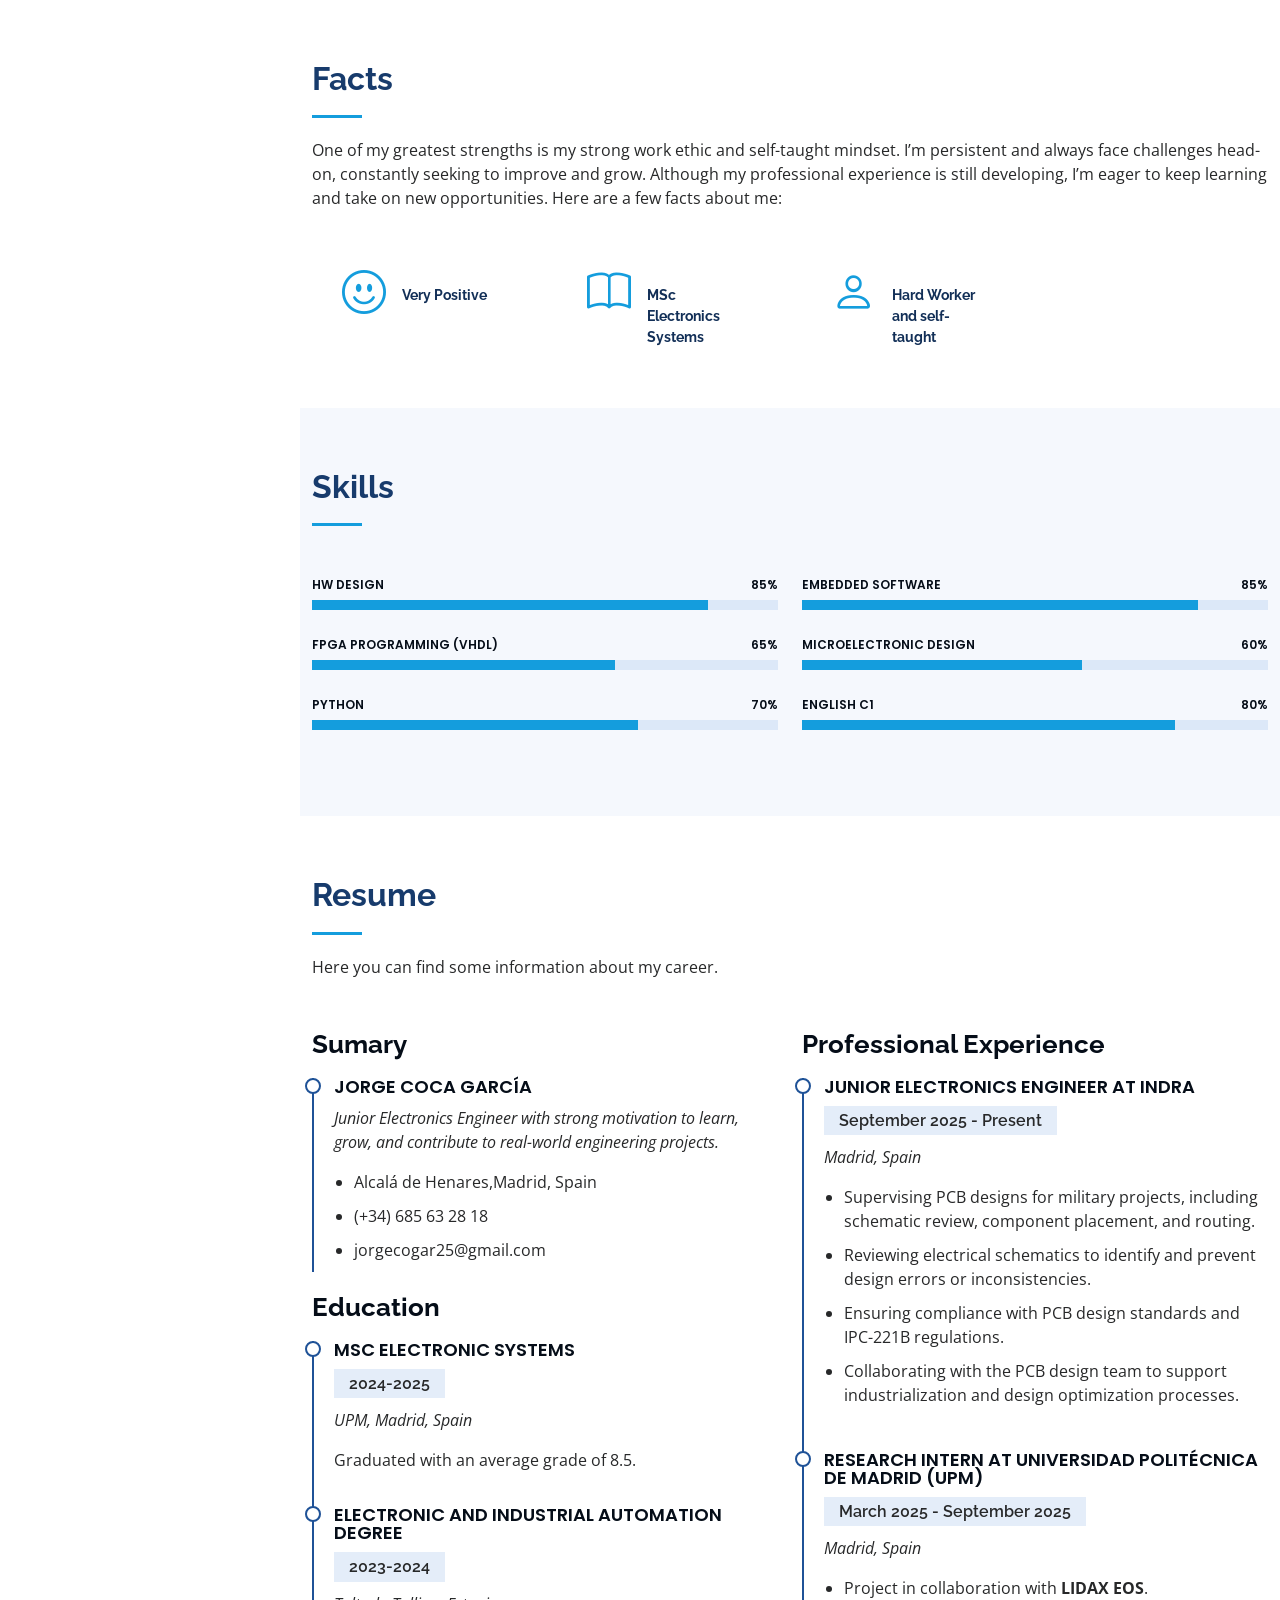
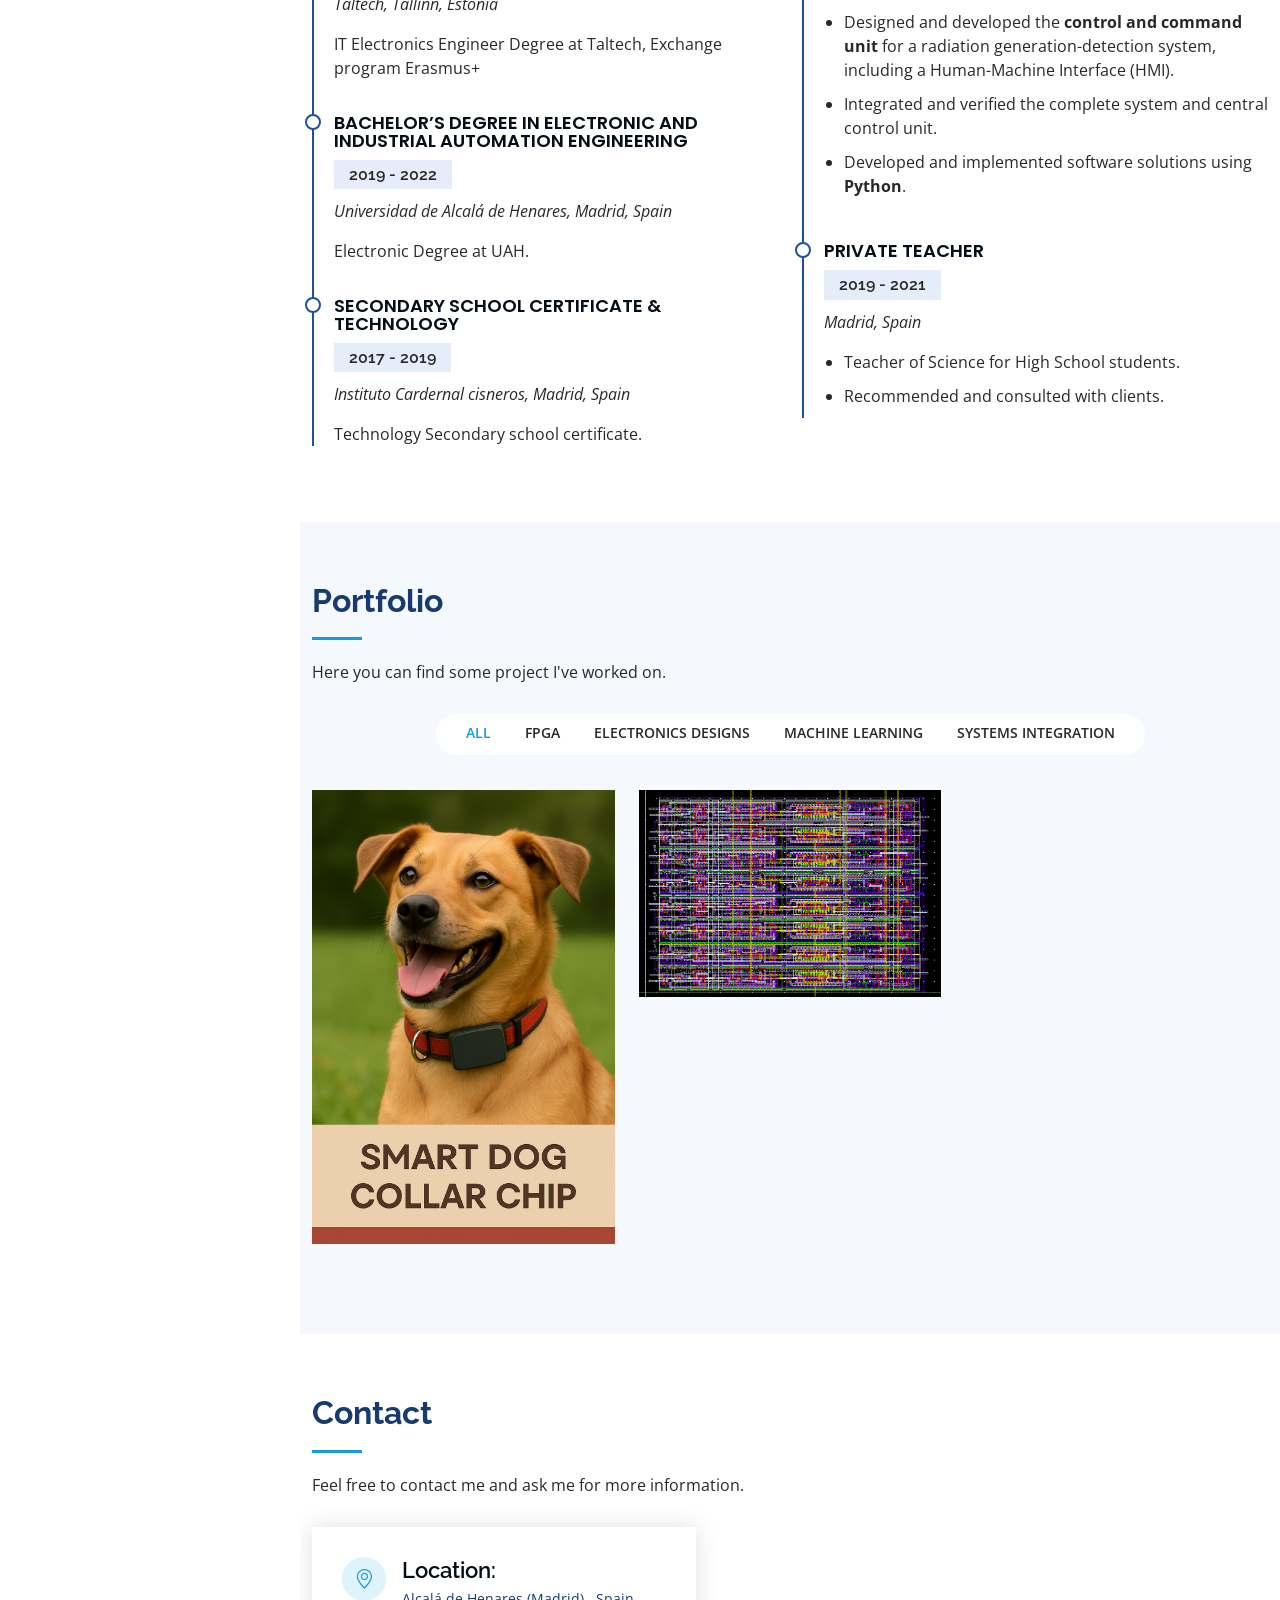
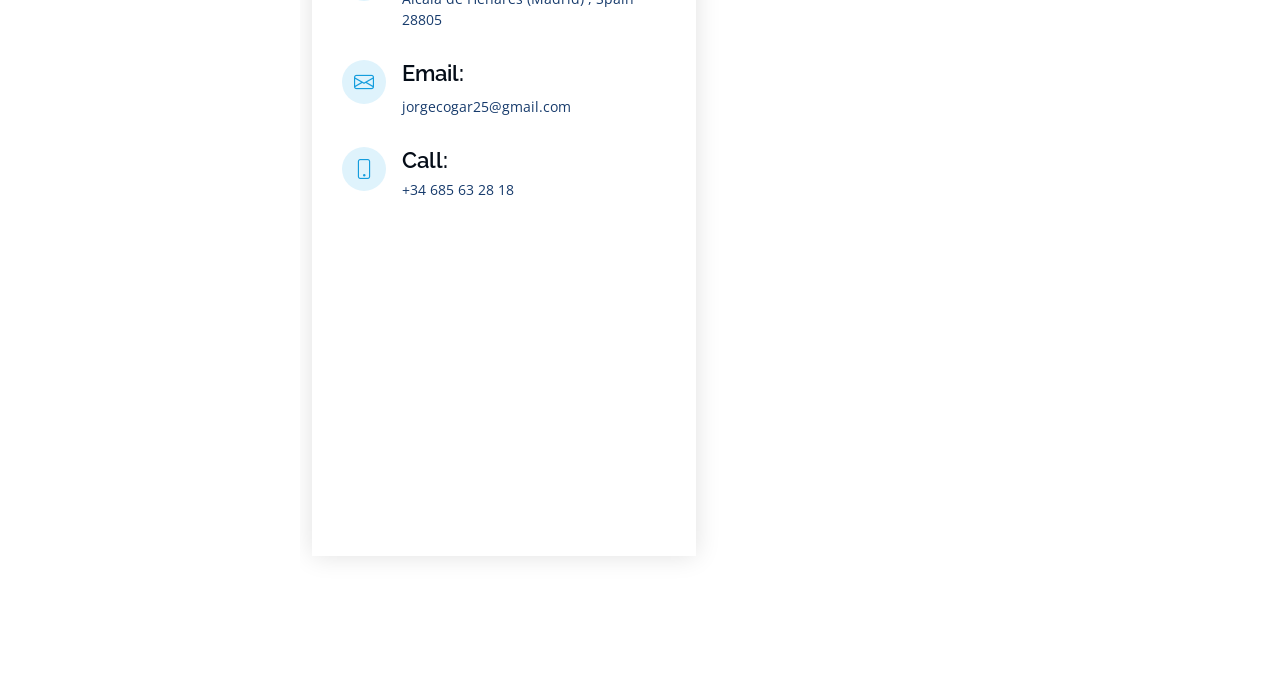
==== commit 1fa1adf3: "Fix LinkedIn link format in index.html" ====
--- a/index.html
+++ b/index.html
@@ -43,7 +43,7 @@
         <h1 class="text-light fs-4 fw-bold">Jorge Coca <br> García</h1>
         <div class="social-links mt-3 text-center">
           <a href="https://github.com/jorgecocag" class="google-plus"><i class="bx bxl-github"></i></a>
-          <a href="https://www.linkedin.com/in/jorge-coca-garcia" class="linkedin"><i class="bx bxl-linkedin"></i></a>
+          <a href="www.linkedin.com/in/jorge-coca-garcia" class="linkedin"><i class="bx bxl-linkedin"></i></a>
         </div>
       </div>
 
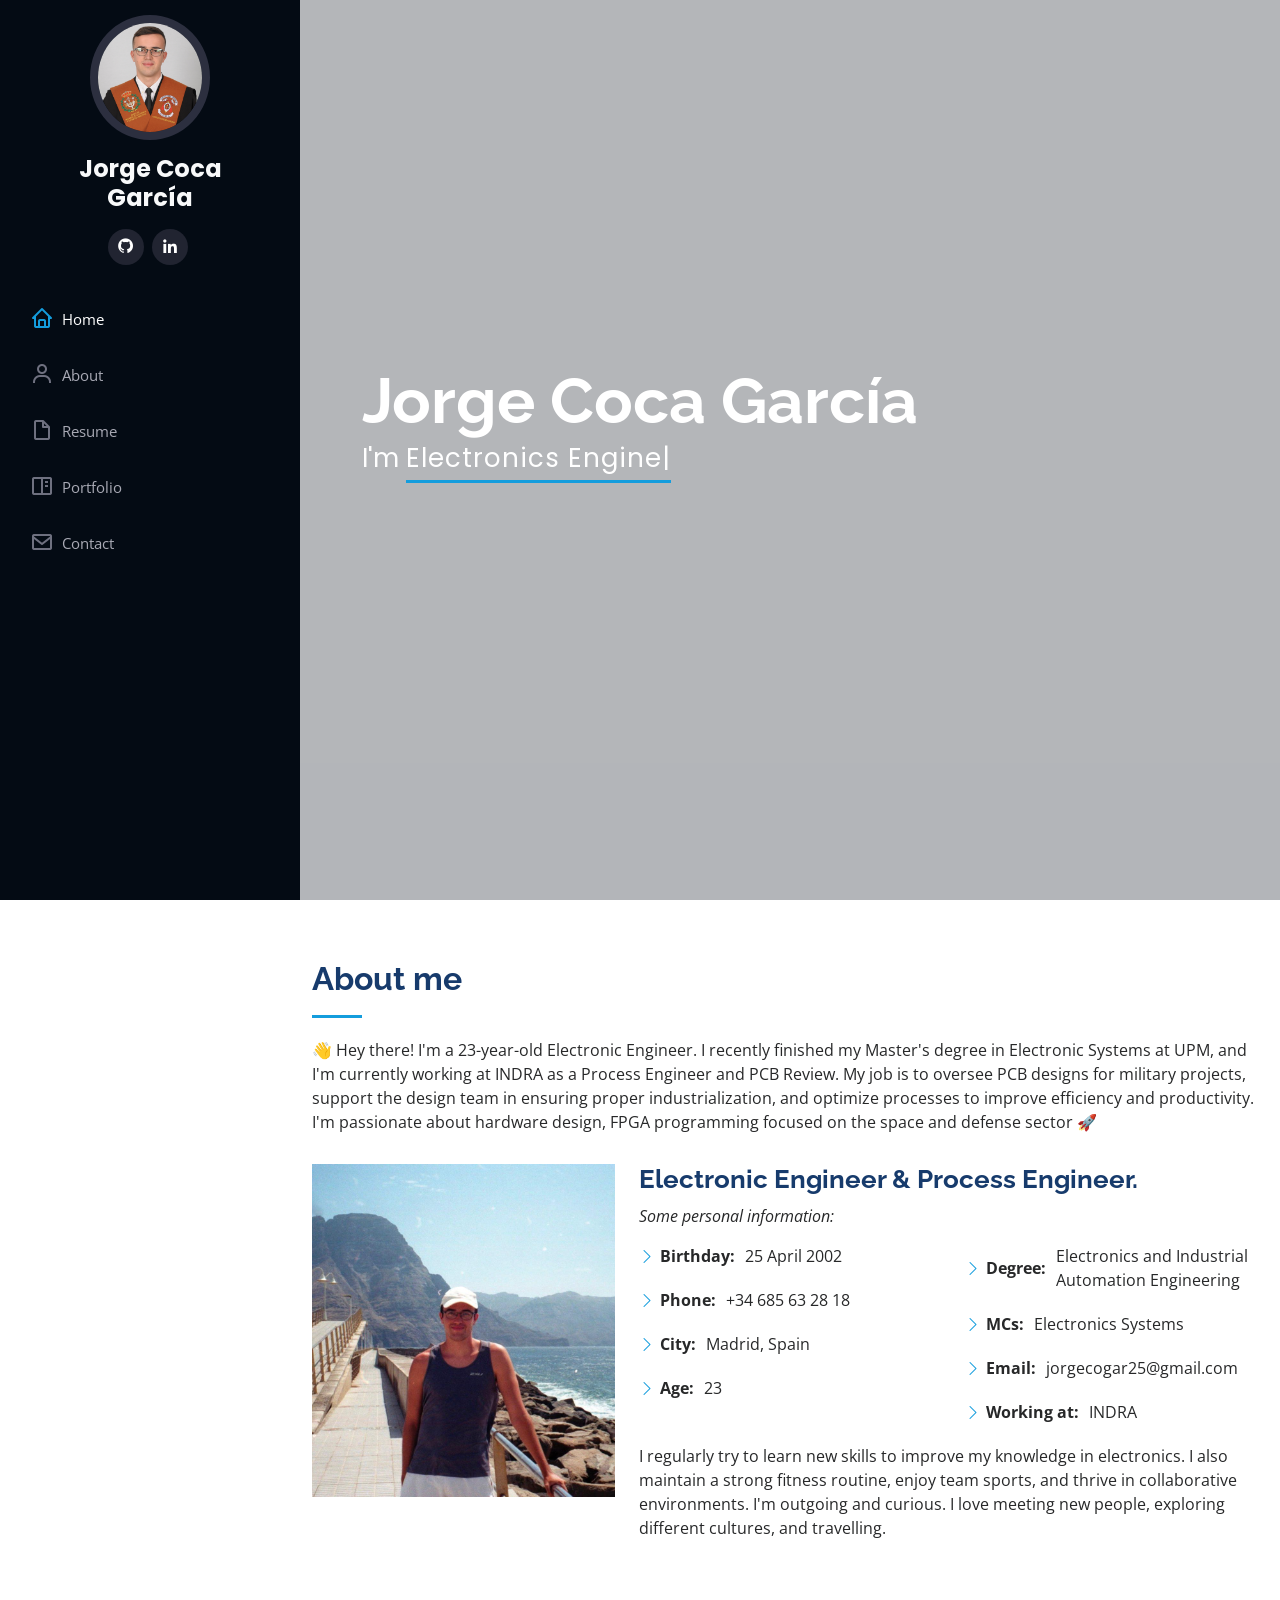
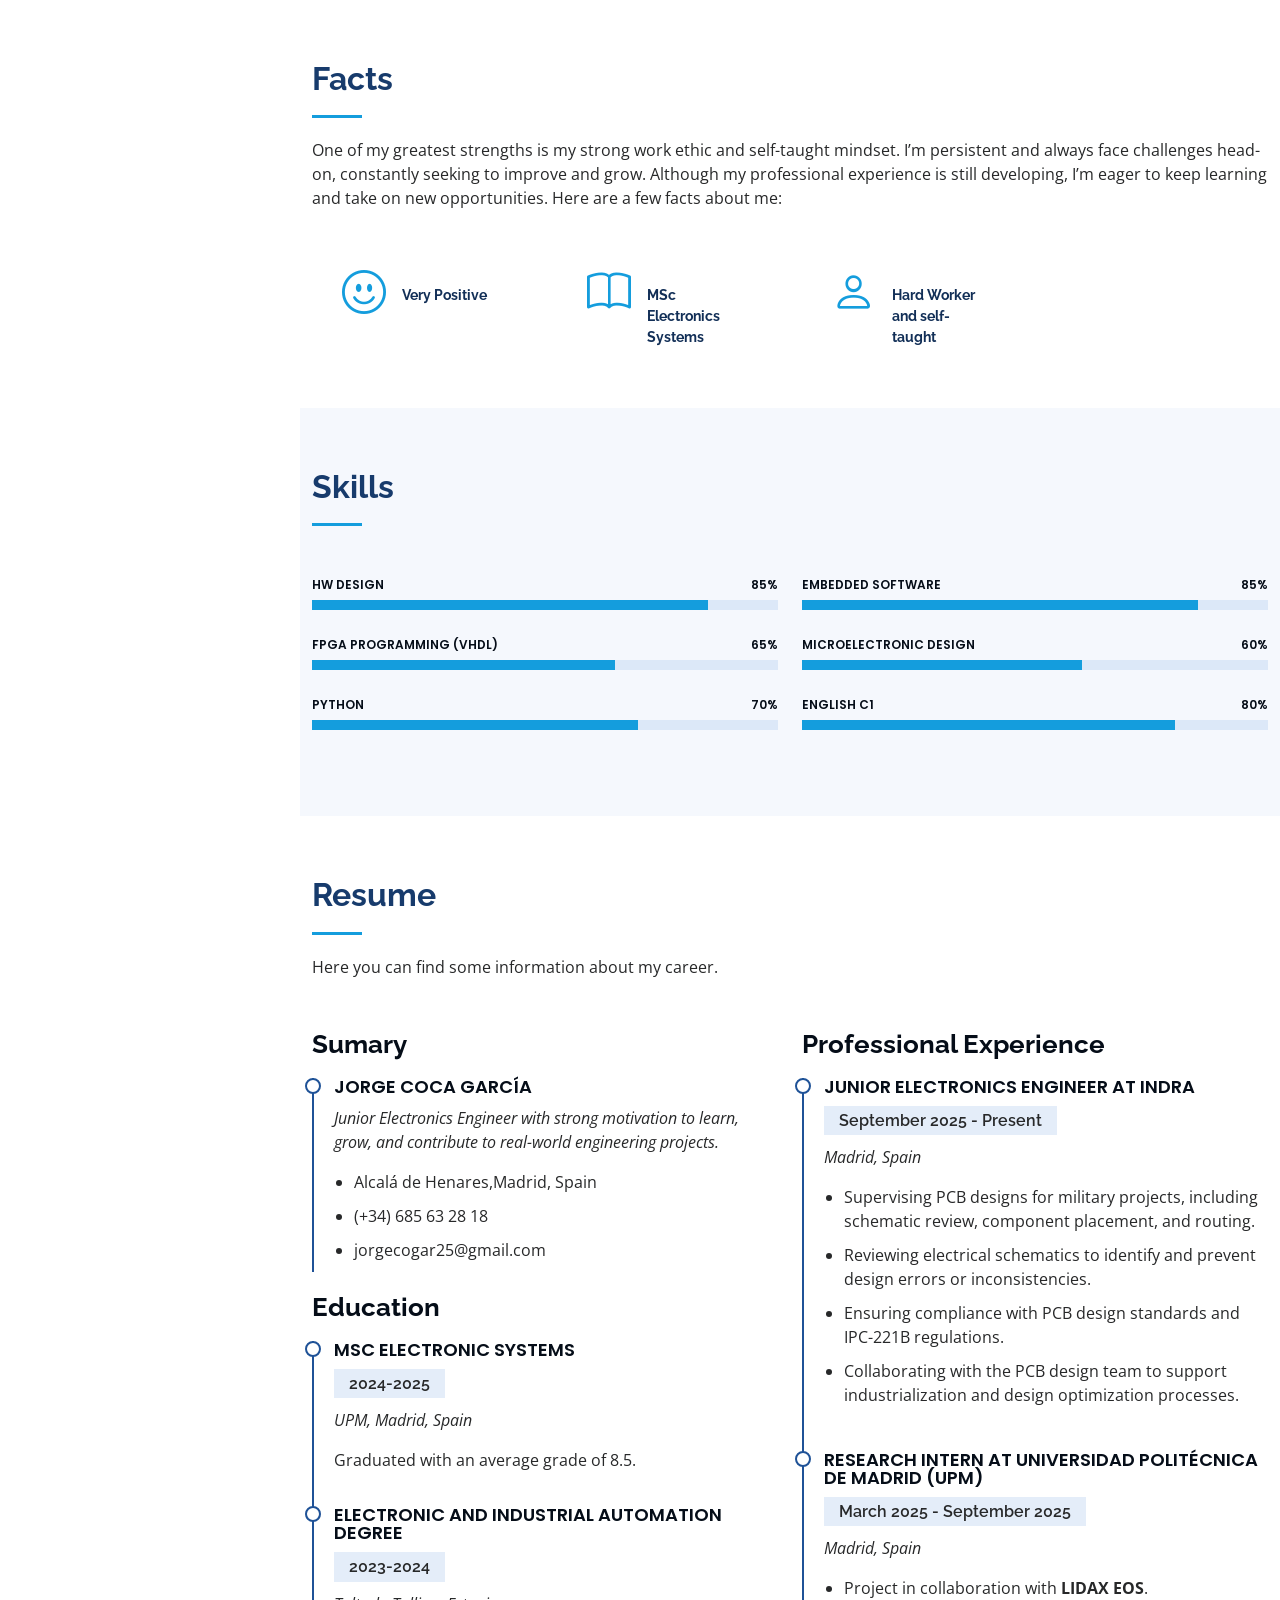
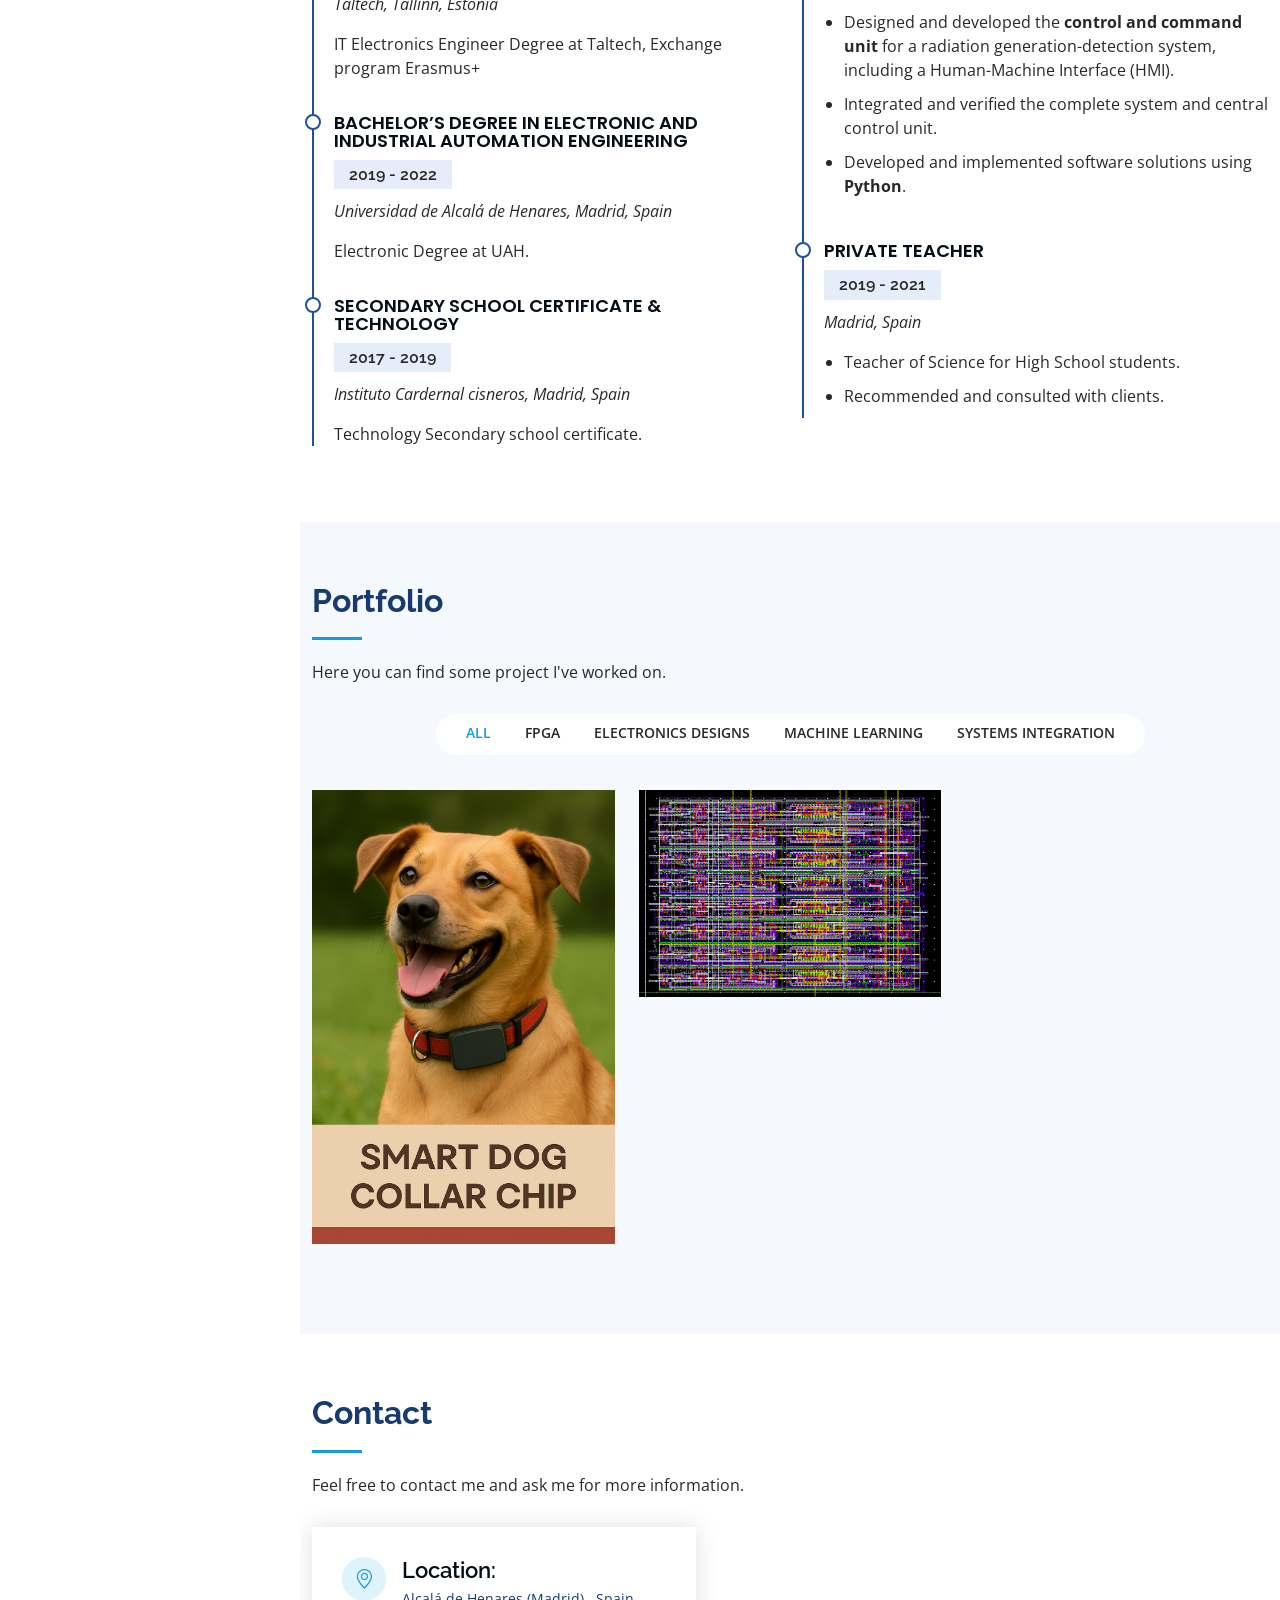
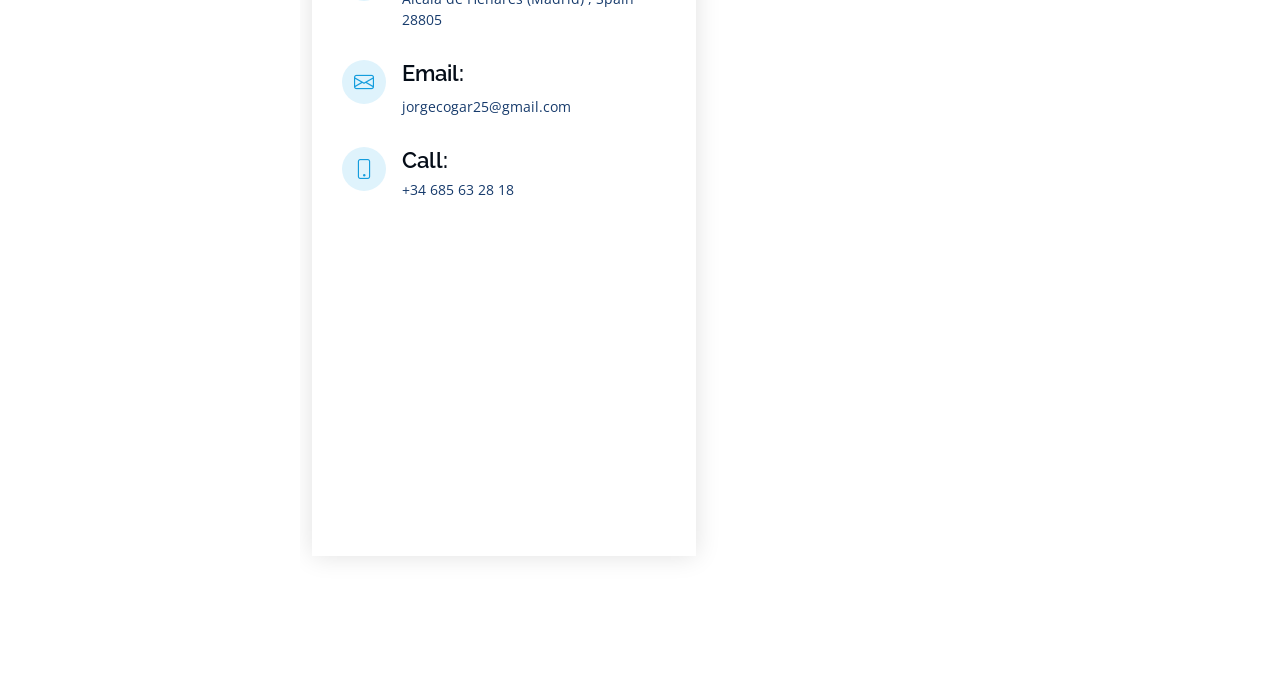
==== commit 6d30e579: "Fix LinkedIn URL in index.html" ====
--- a/index.html
+++ b/index.html
@@ -43,7 +43,7 @@
         <h1 class="text-light fs-4 fw-bold">Jorge Coca <br> García</h1>
         <div class="social-links mt-3 text-center">
           <a href="https://github.com/jorgecocag" class="google-plus"><i class="bx bxl-github"></i></a>
-          <a href="www.linkedin.com/in/jorge-coca-garcia" class="linkedin"><i class="bx bxl-linkedin"></i></a>
+          <a href="https://www.linkedin.com/in/jorge-coca-garcia/" class="linkedin"><i class="bx bxl-linkedin"></i></a>
         </div>
       </div>
 
@@ -398,7 +398,9 @@
               </iframe>
 
             </div>
-          </div>
+
+          </div>
+
         </div>
 
       </div>
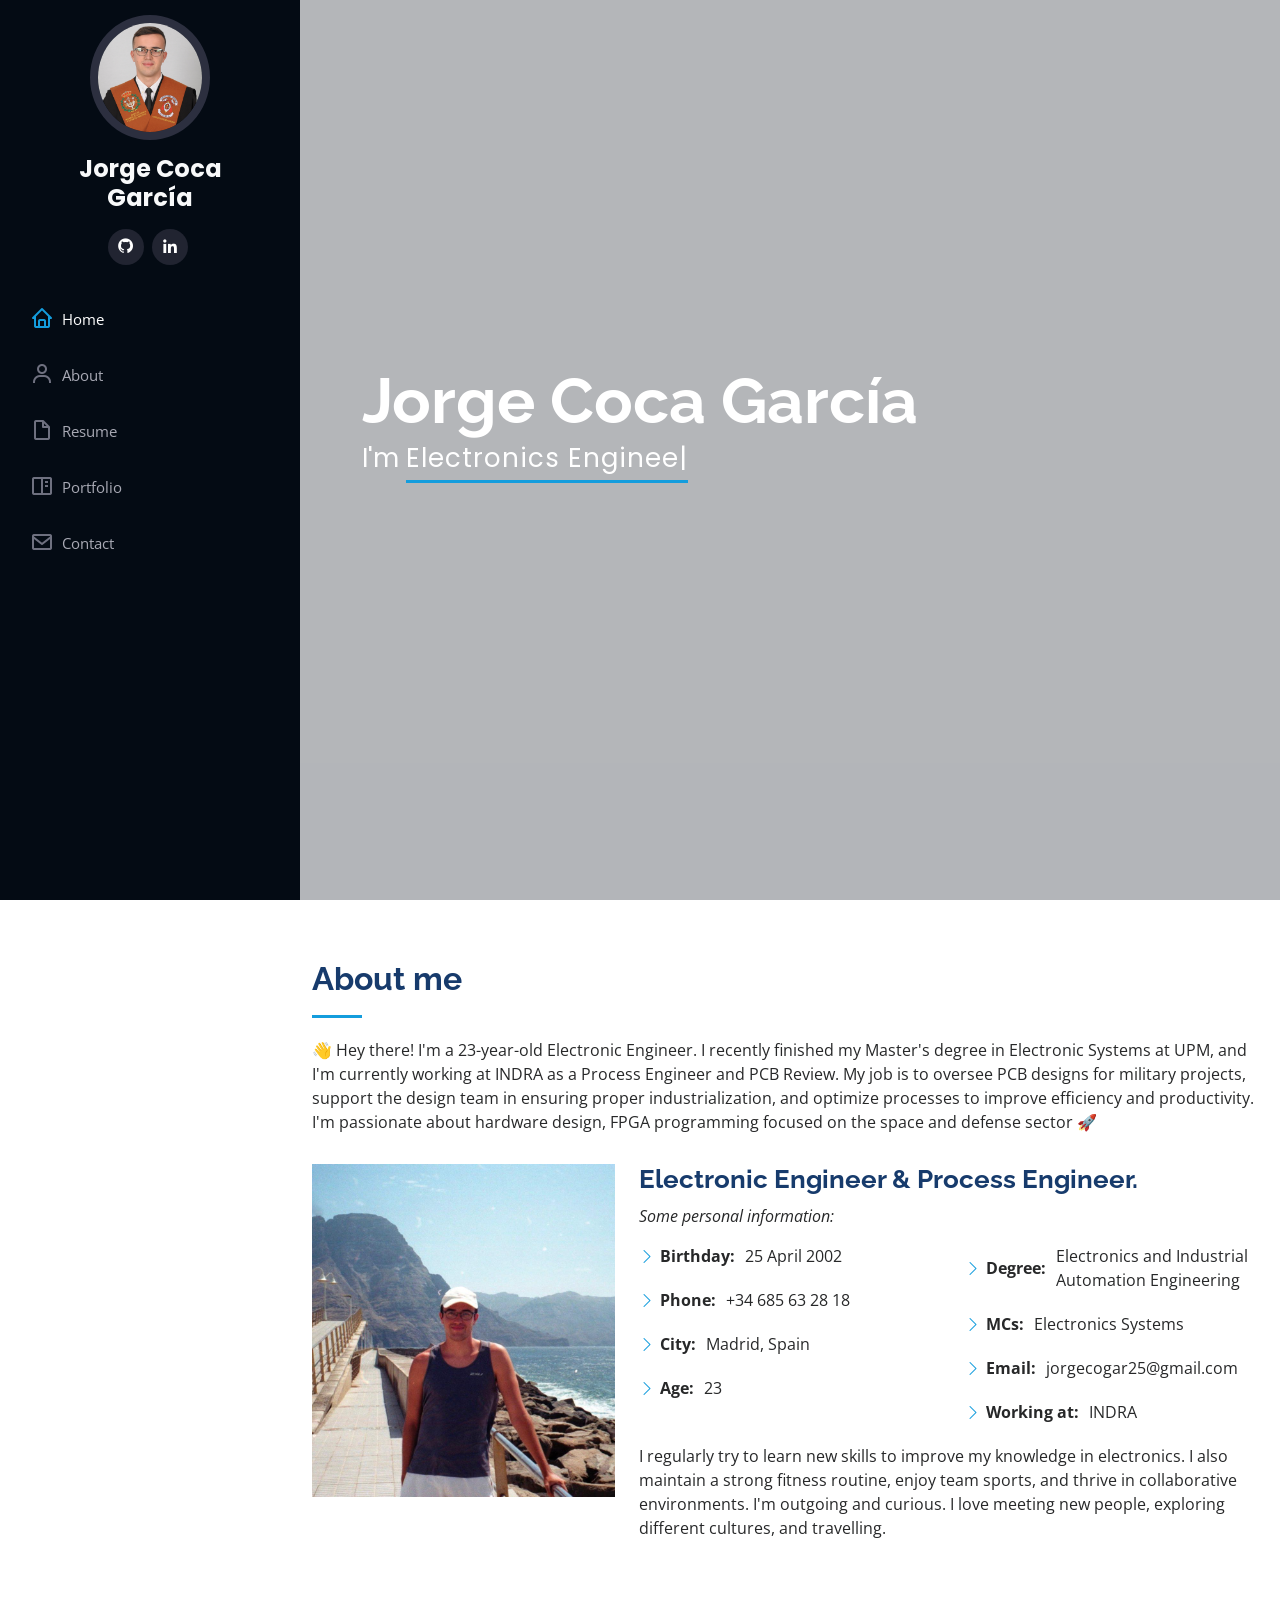
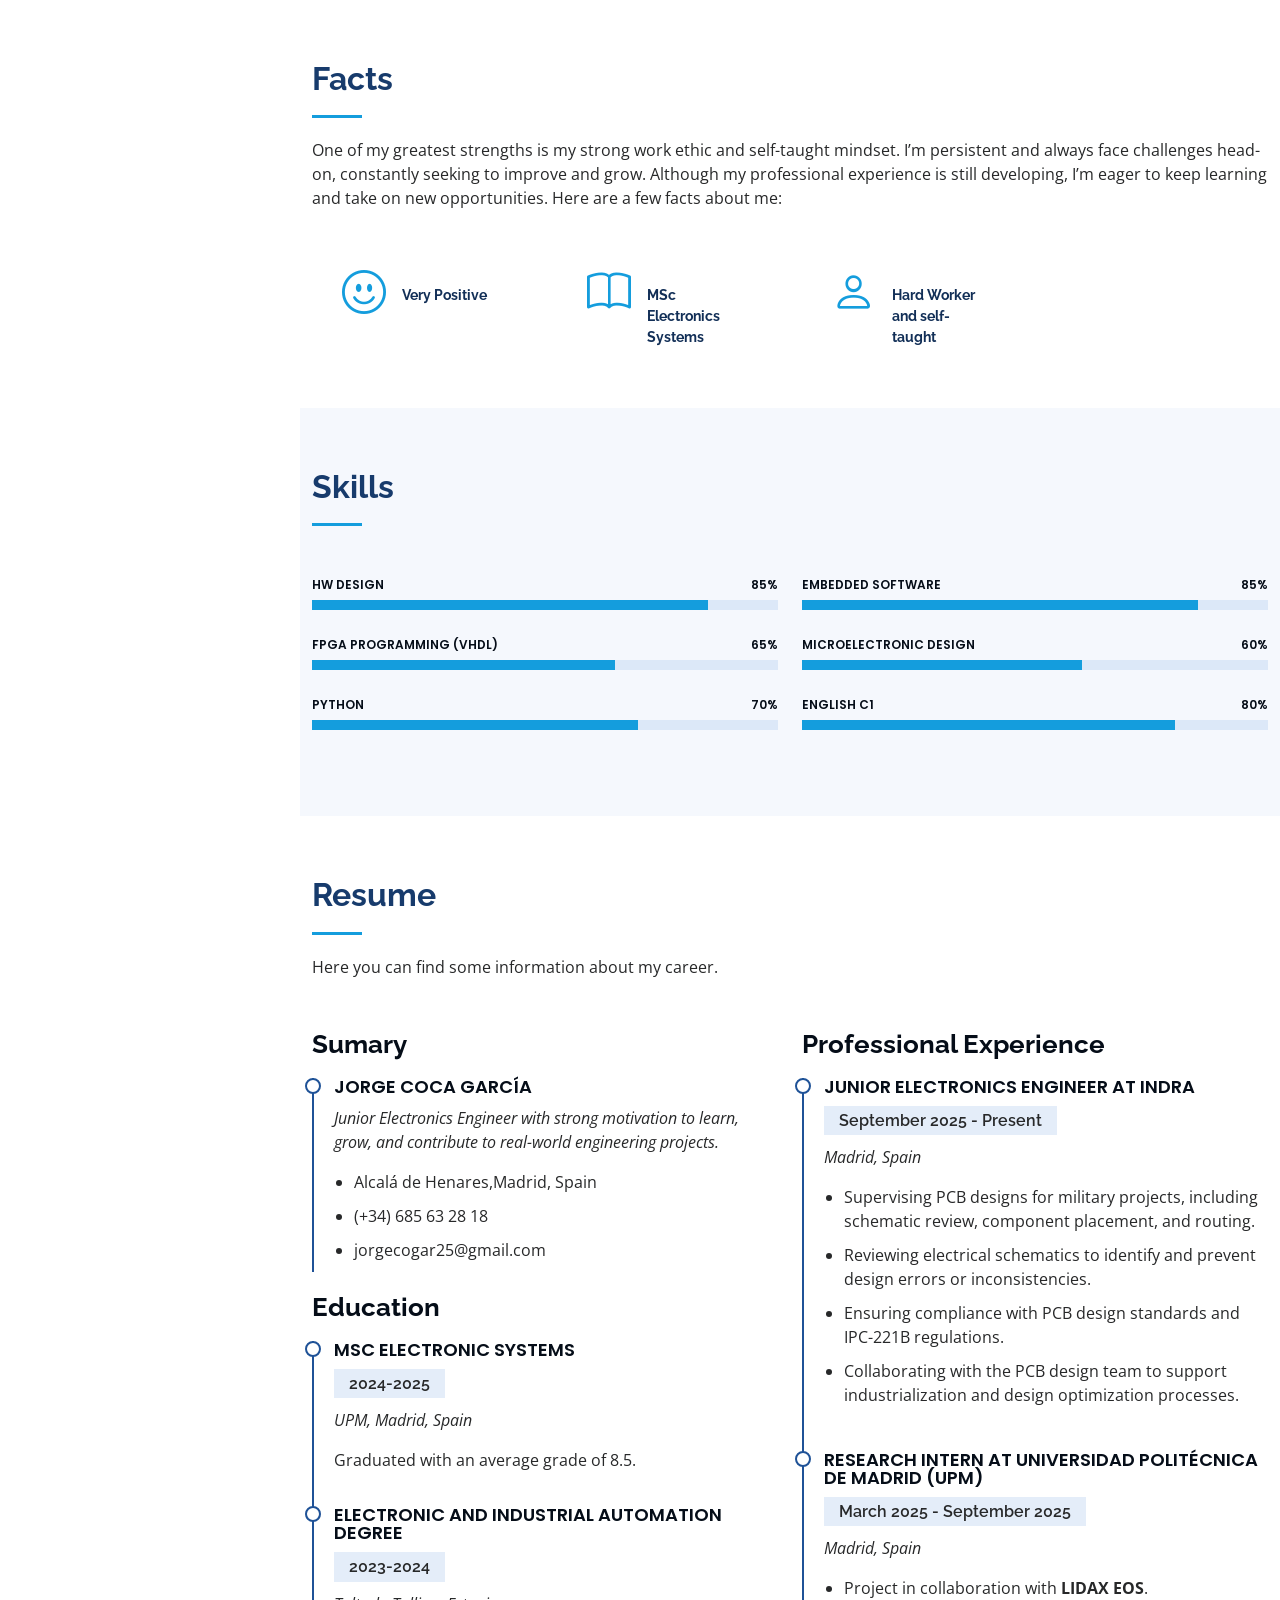
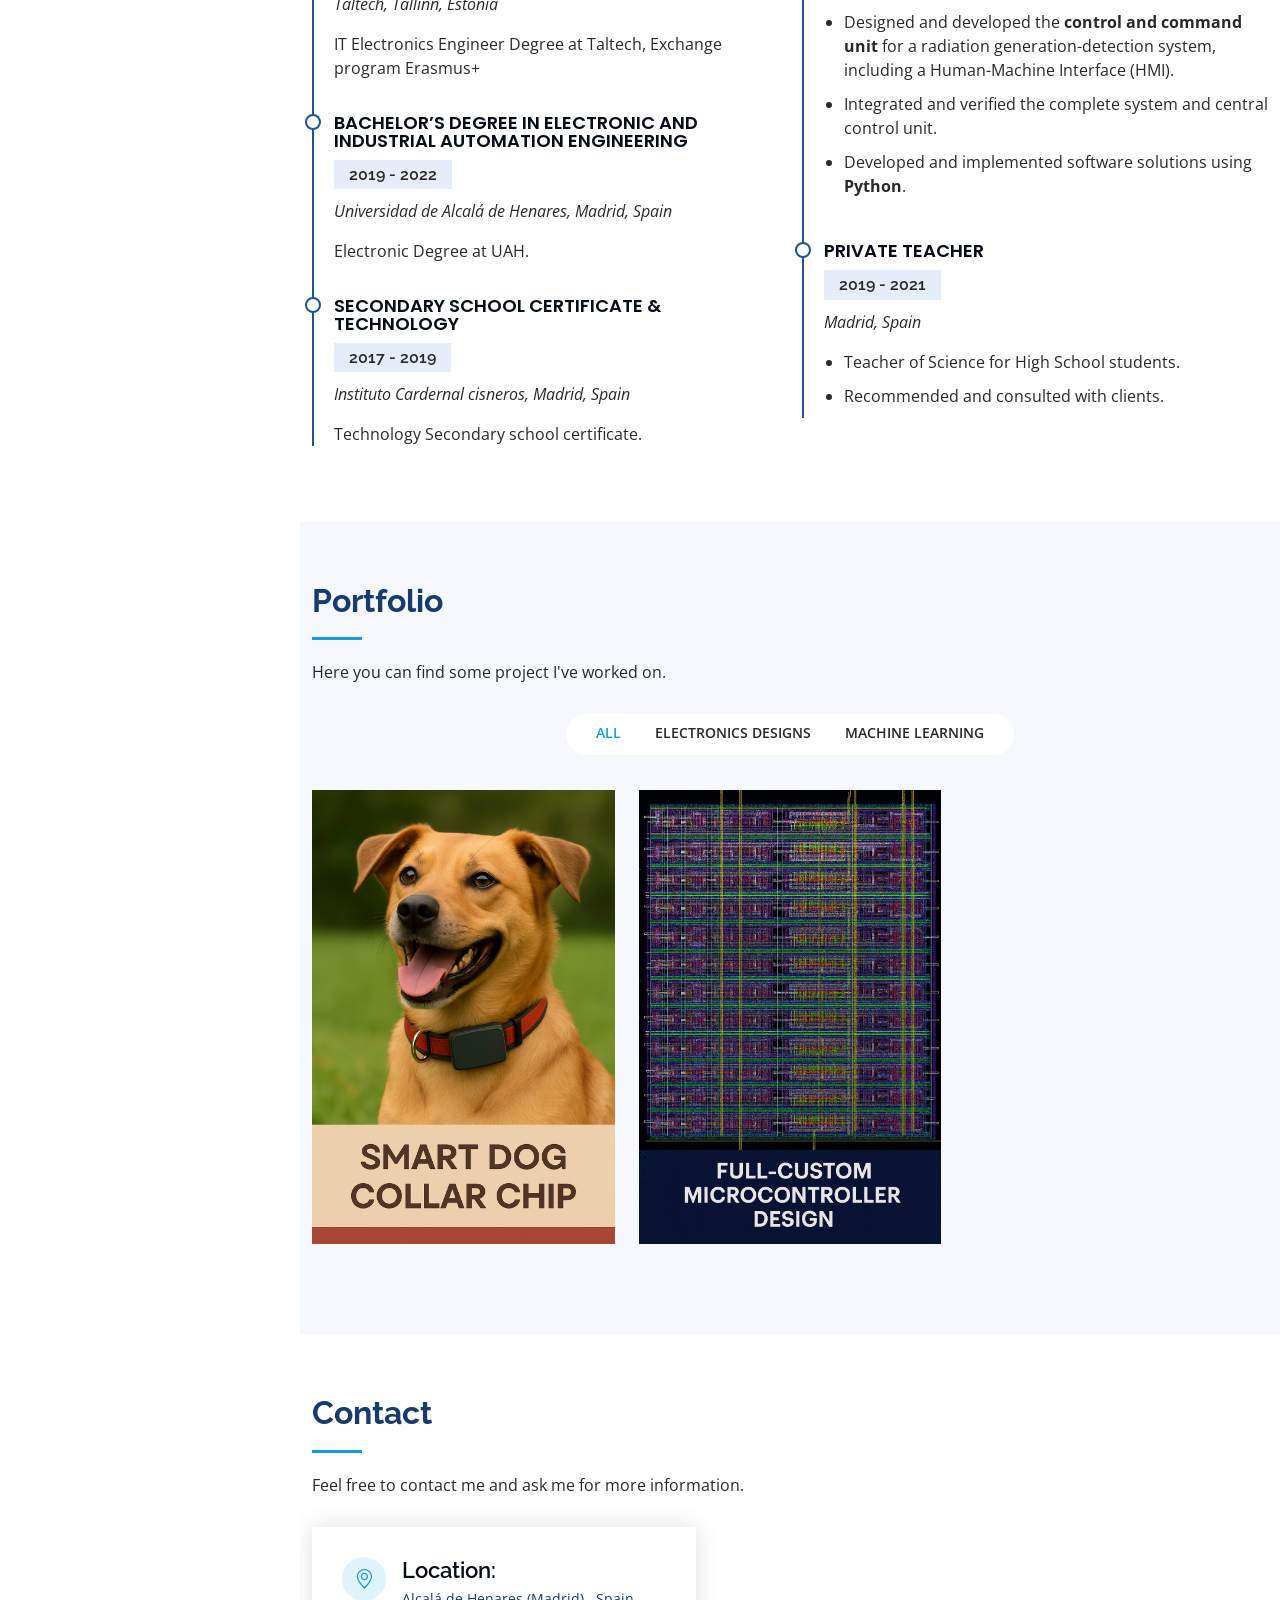
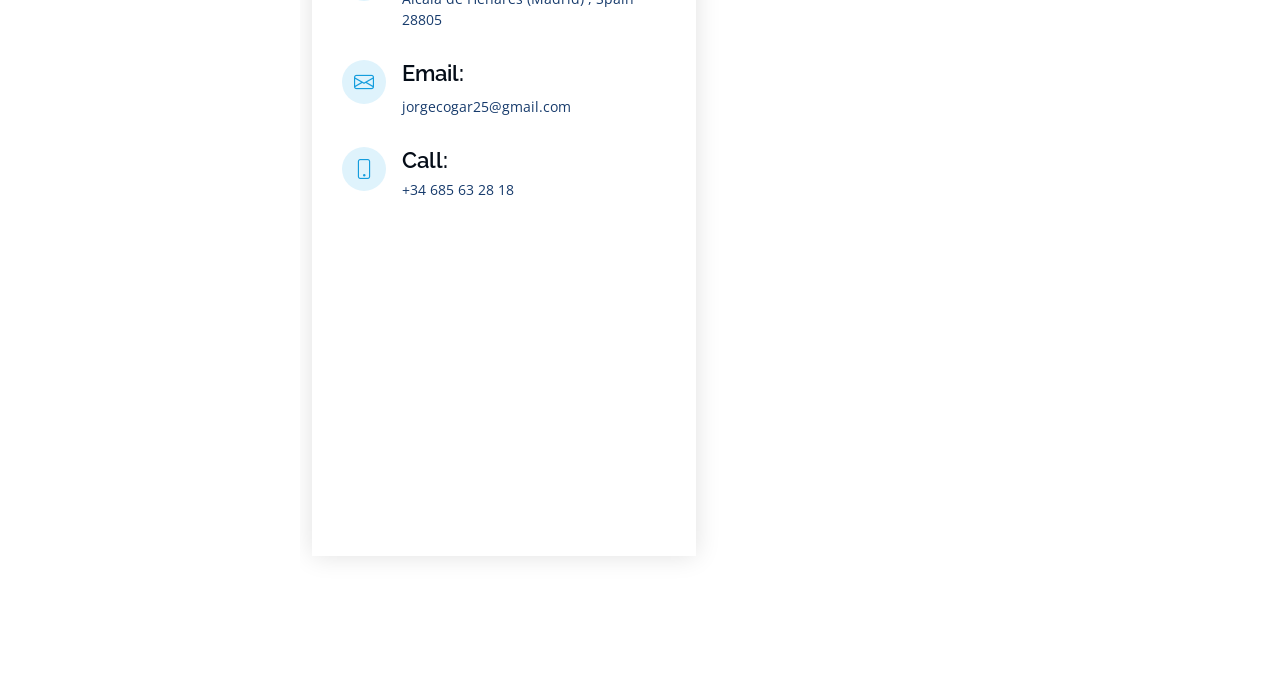
==== commit 0886916a: "Remove FPGA and Systems integration from portfolio filters" ====
--- a/index.html
+++ b/index.html
@@ -326,10 +326,8 @@
           <div class="col-lg-12 d-flex justify-content-center">
             <ul id="portfolio-flters">
               <li data-filter="*" class="filter-active">All</li>
-              <li data-filter=".filter-app">FPGA</li>
               <li data-filter=".filter-Designs">Electronics designs</li>
               <li data-filter=".filter-web">Machine learning</li>
-              <li data-filter=".filter-web">Systems integration</li>
             </ul>
           </div>
         </div>
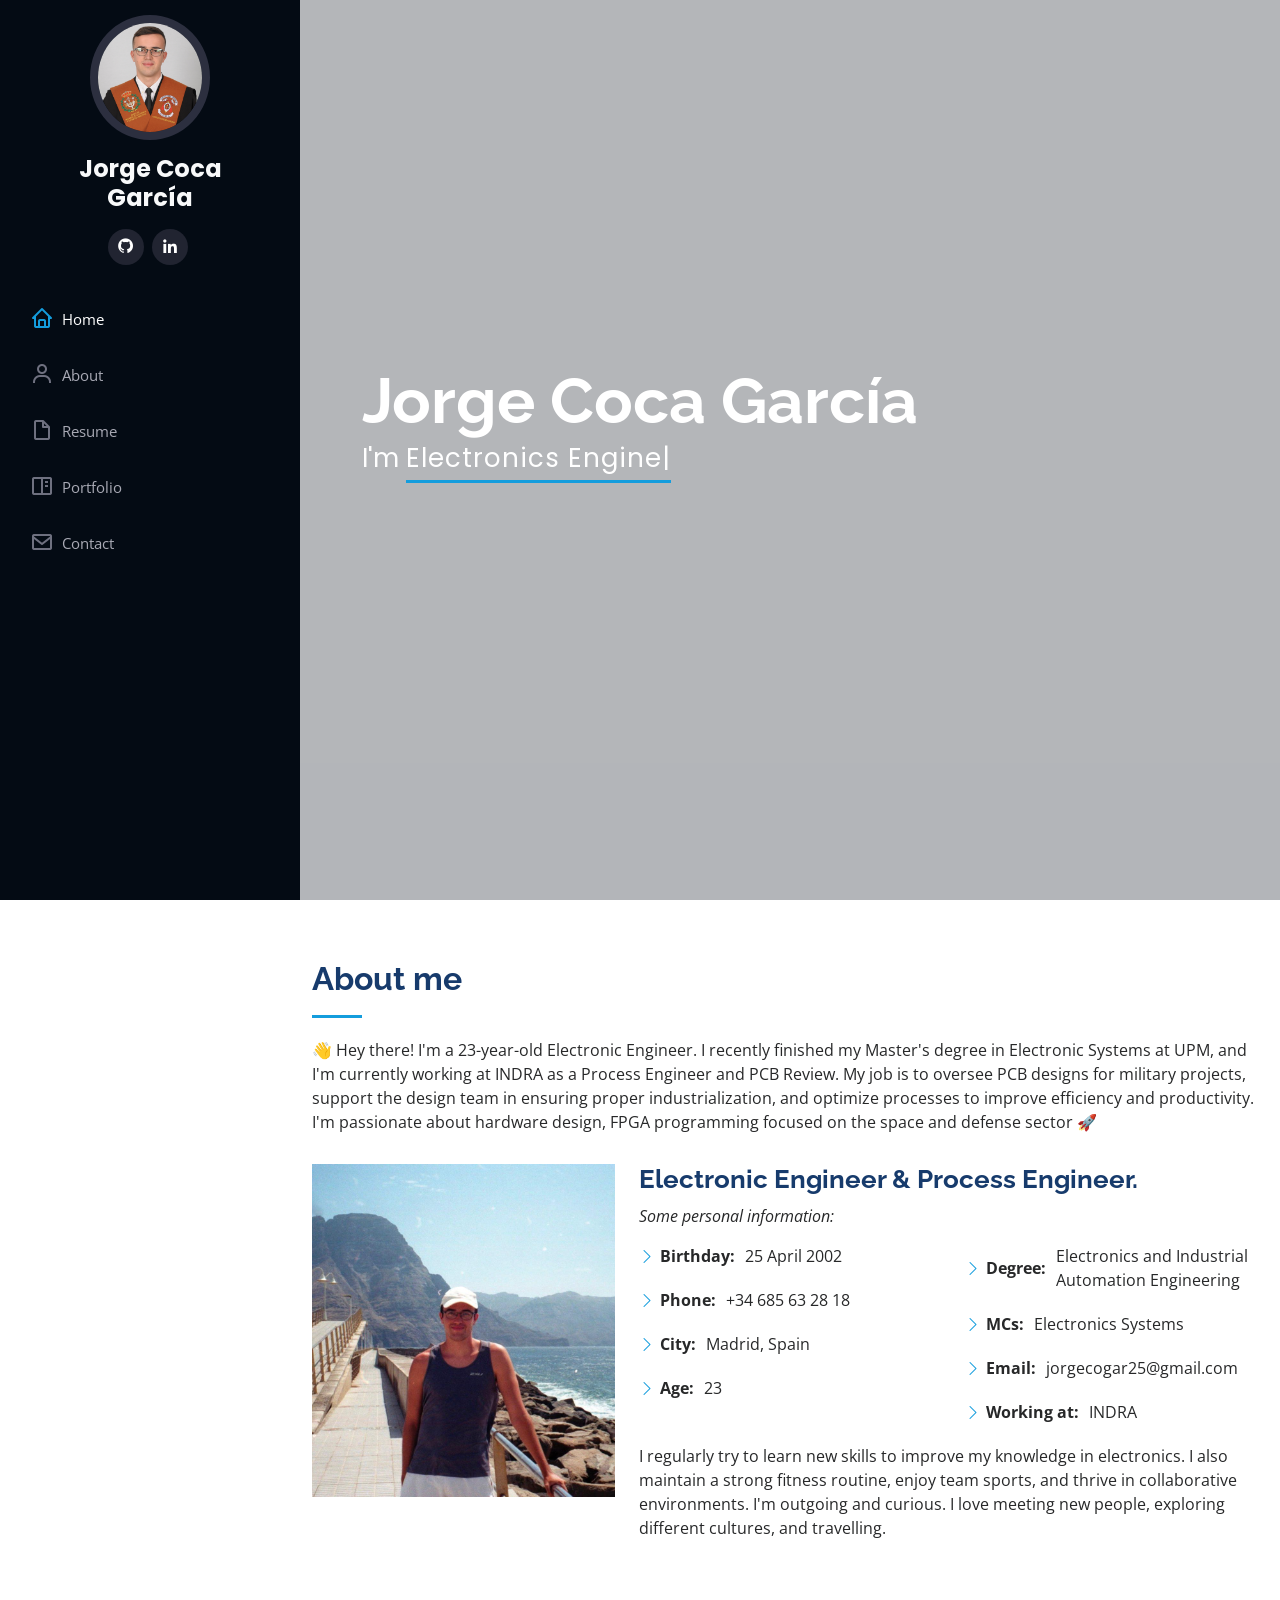
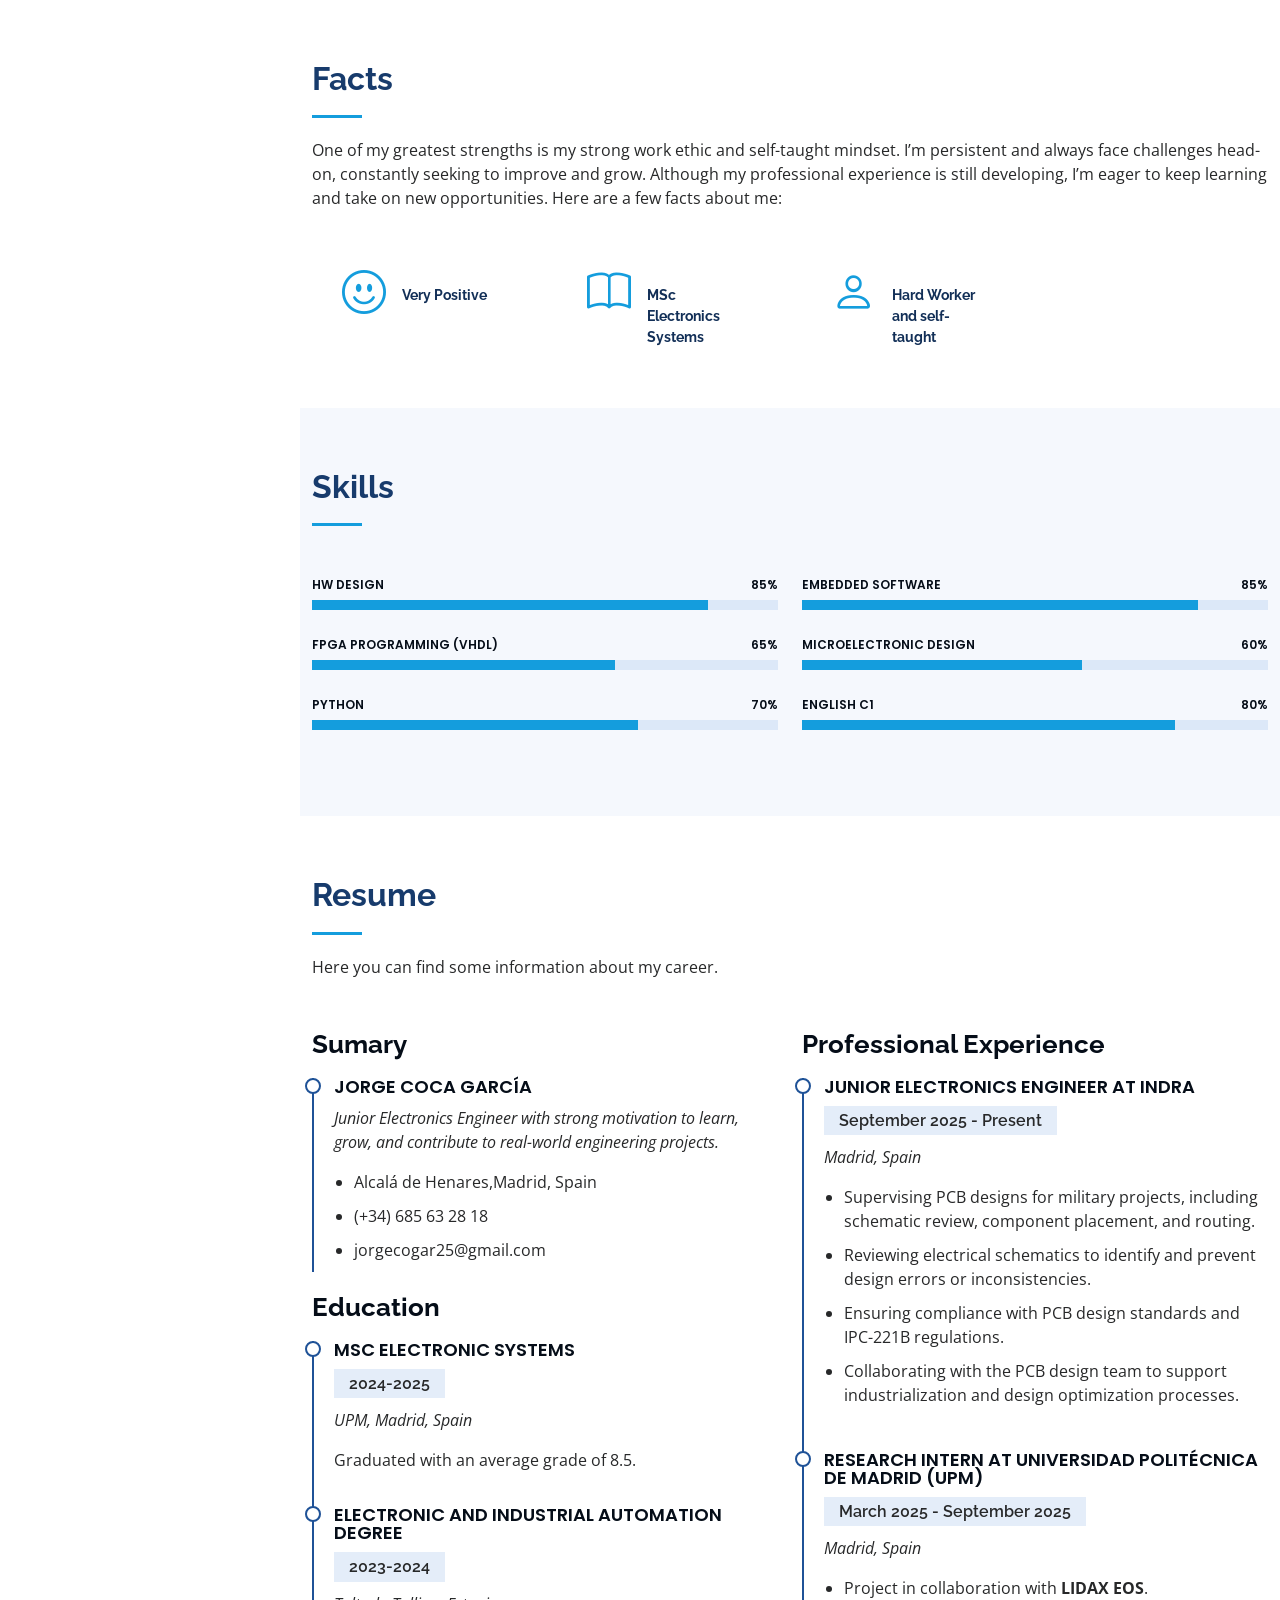
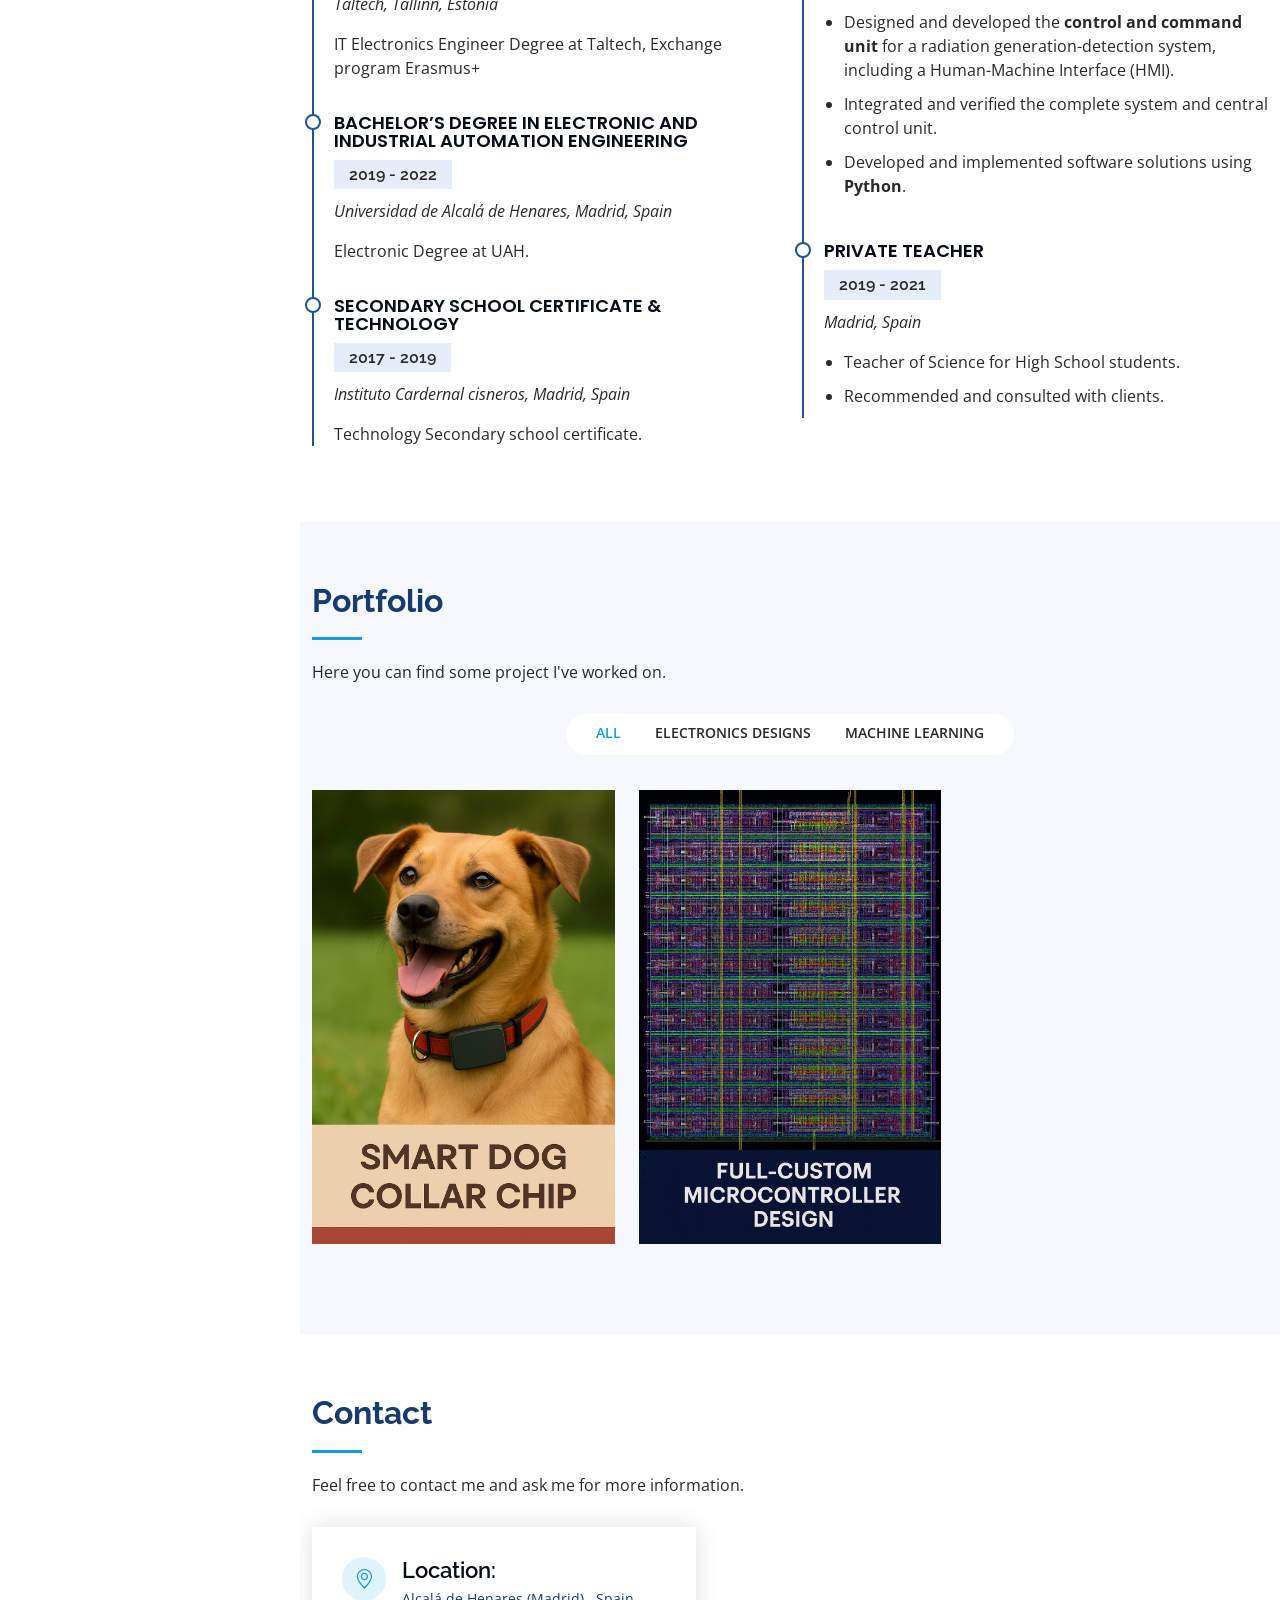
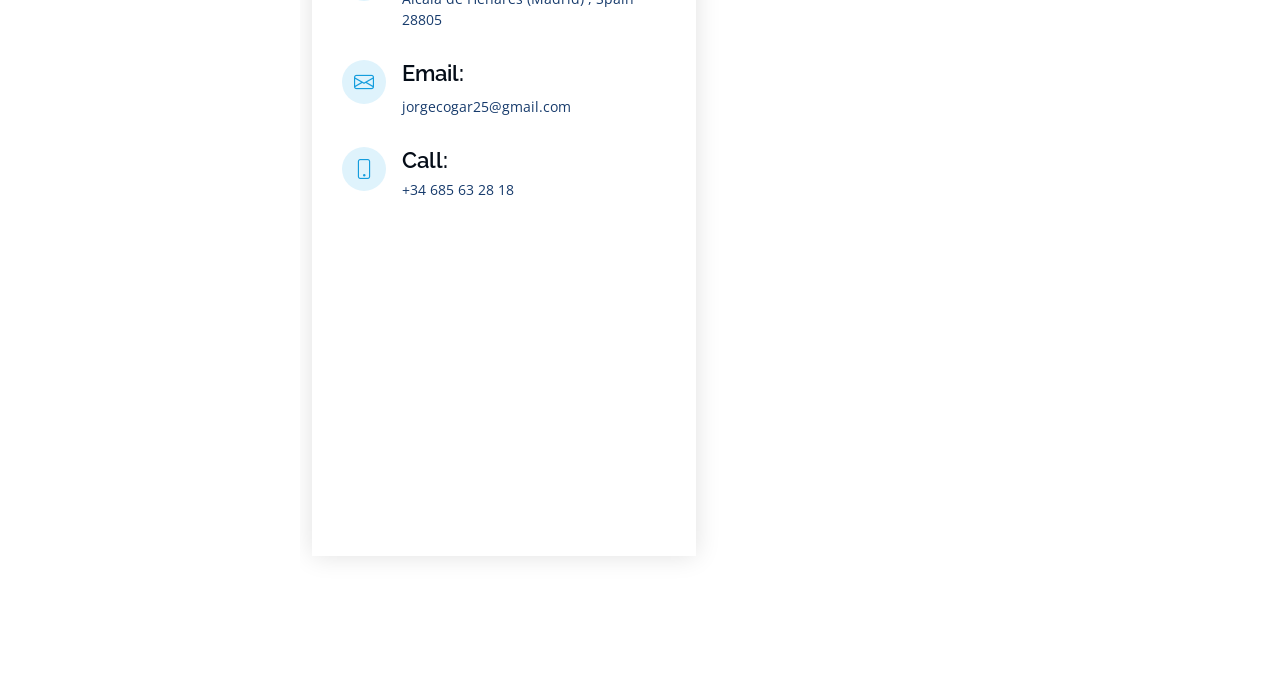
==== commit a83242c7: "Add new portfolio item for TFG project" ====
--- a/index.html
+++ b/index.html
@@ -352,6 +352,15 @@
             </div>
           </div>
 
+          <div class="col-lg-4 col-md-6 portfolio-item filter-Designs">
+            <div class="portfolio-wrap">
+              <img src="assets/img/portfolio/TFG.png" class="img-fluid" alt="">
+              <div class="portfolio-links">
+                <a href="/assets/pdf/TFG.pdf" title="More Details"><i class="bx bx-link"></i></a>
+              </div>
+            </div>
+          </div>
+
         </div>
 
       </div>
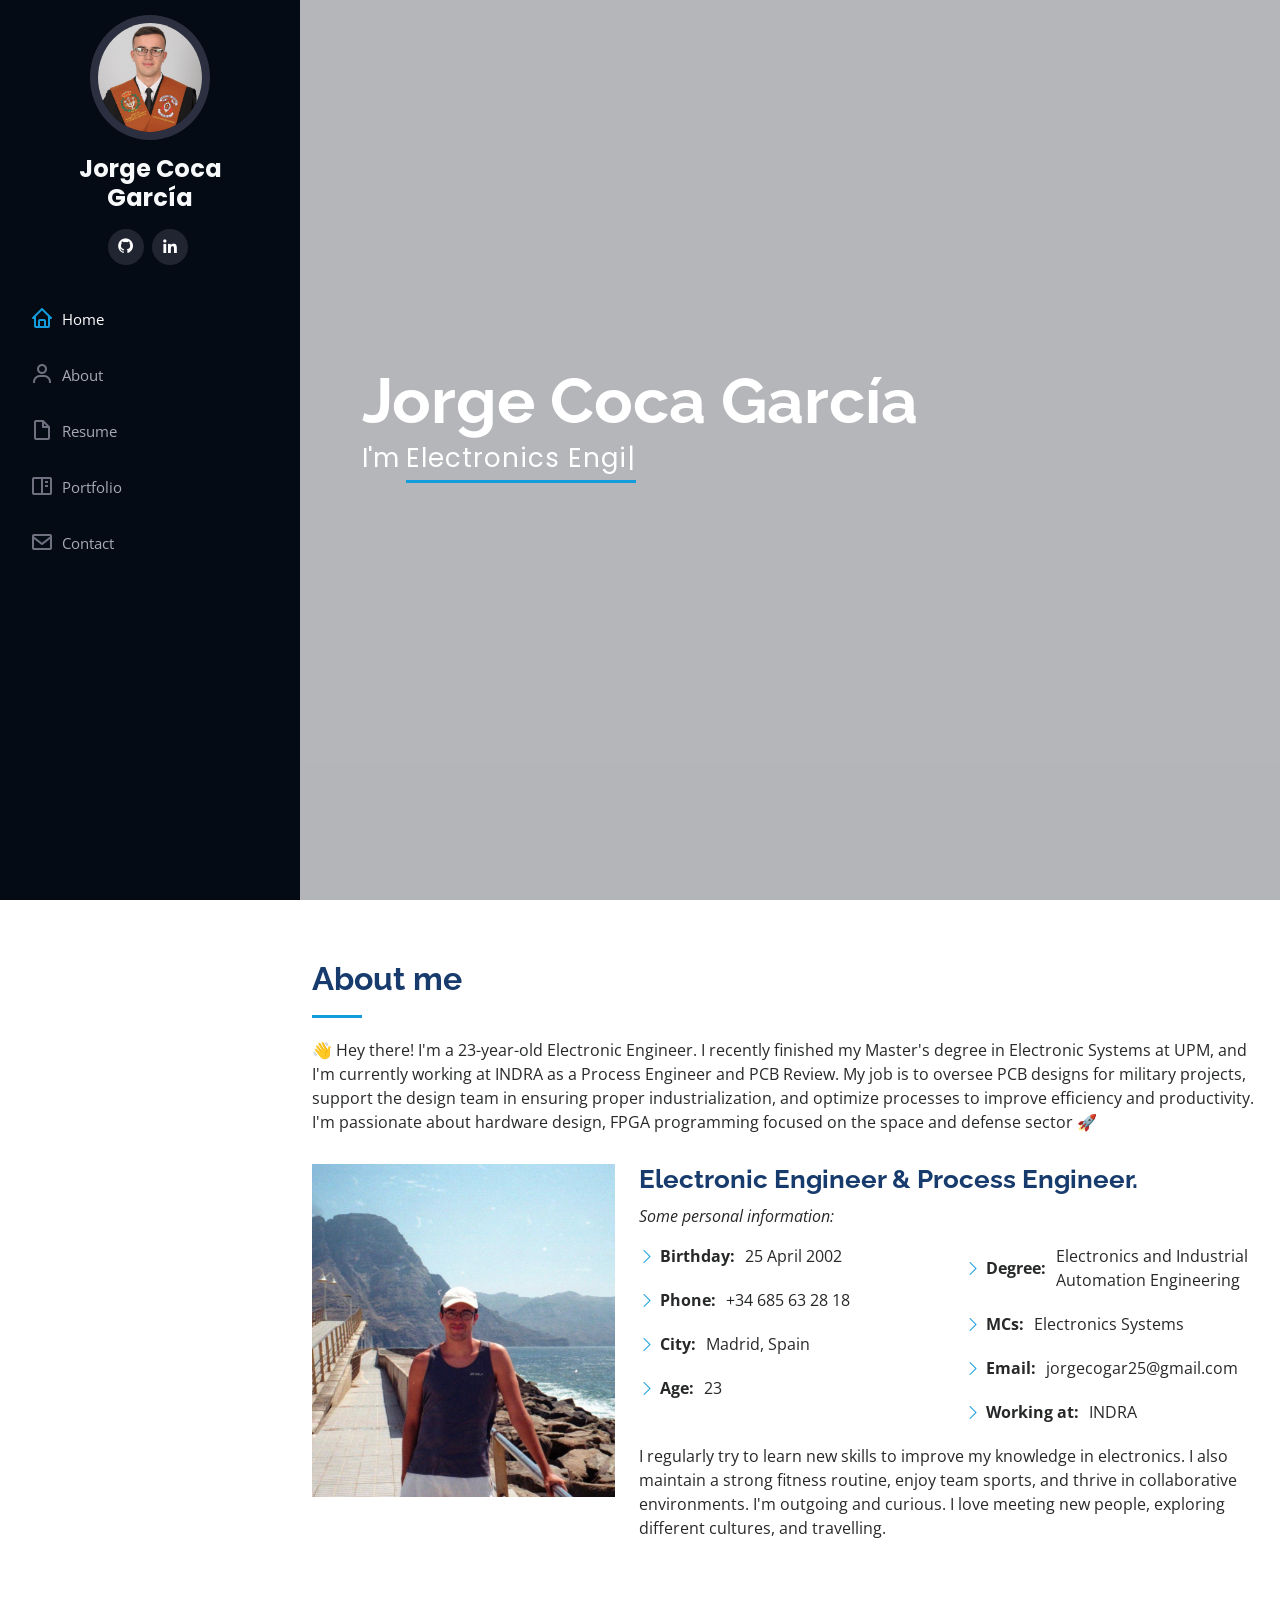
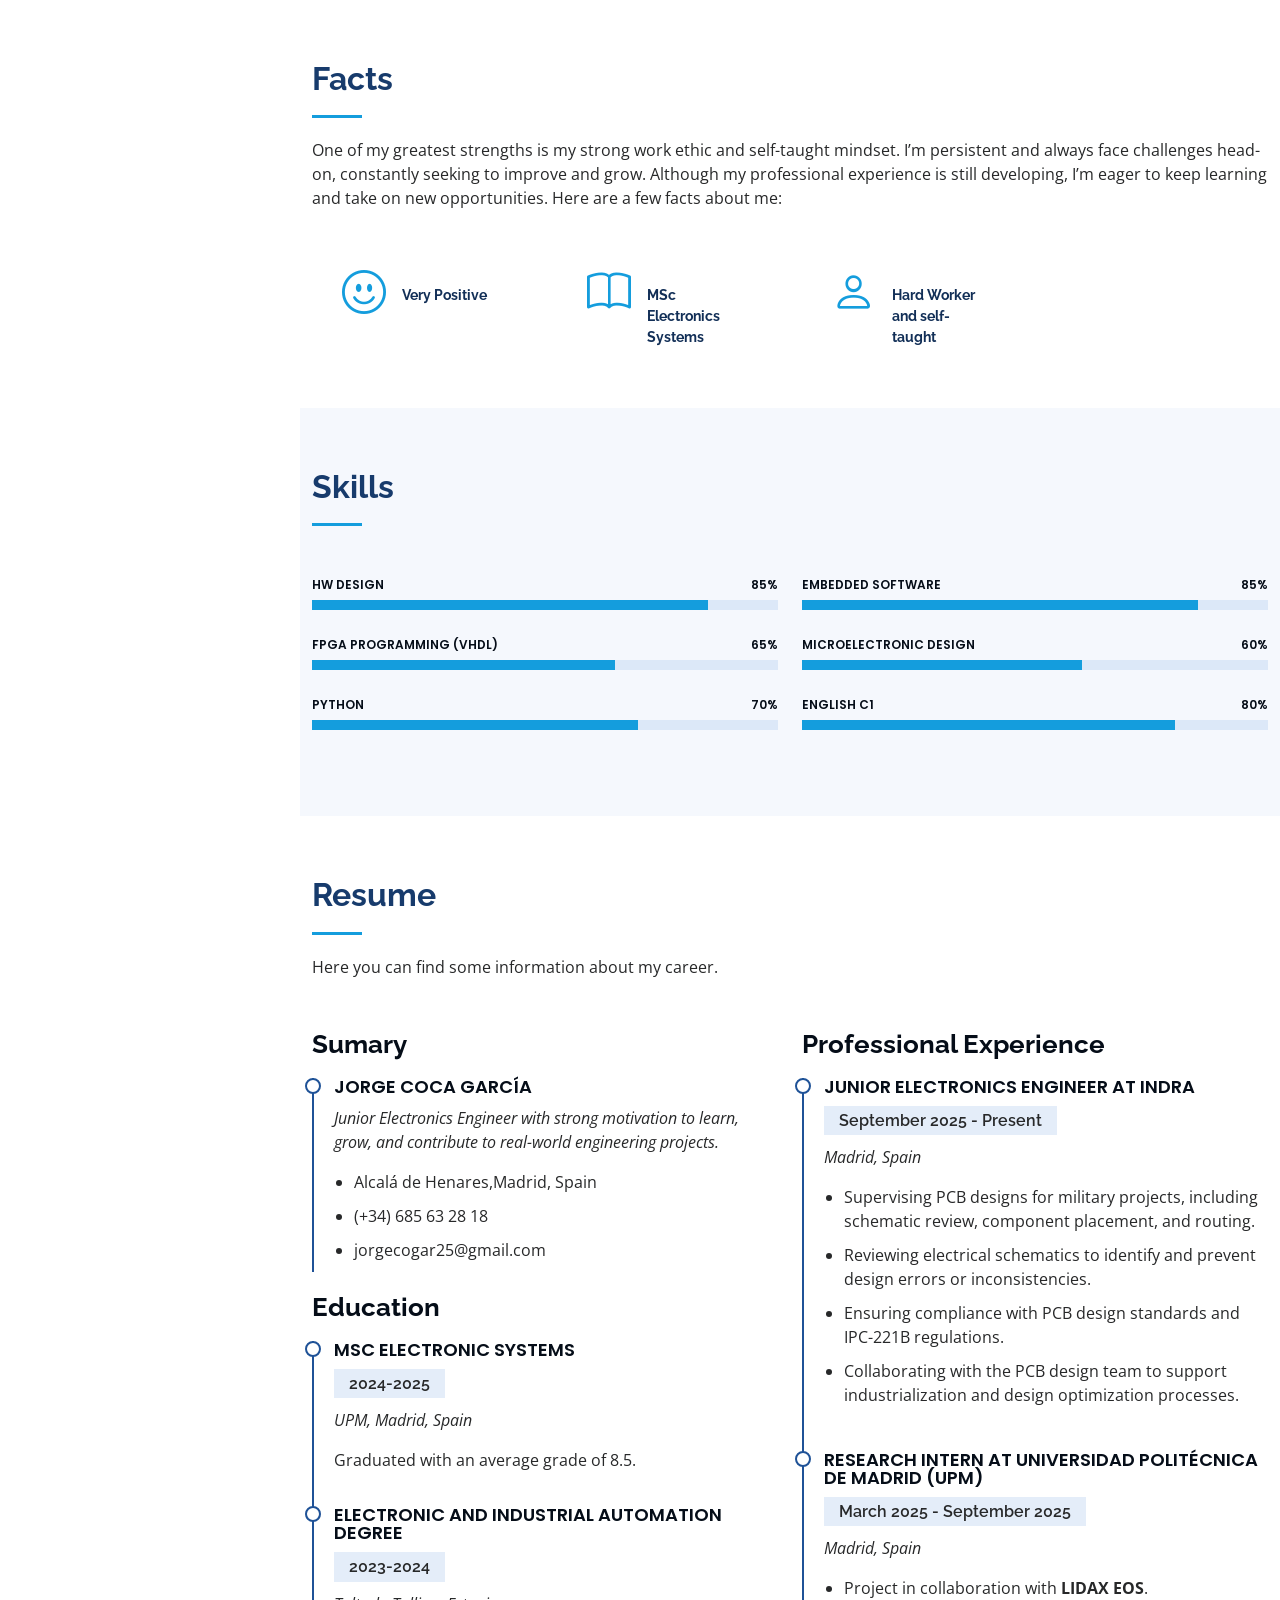
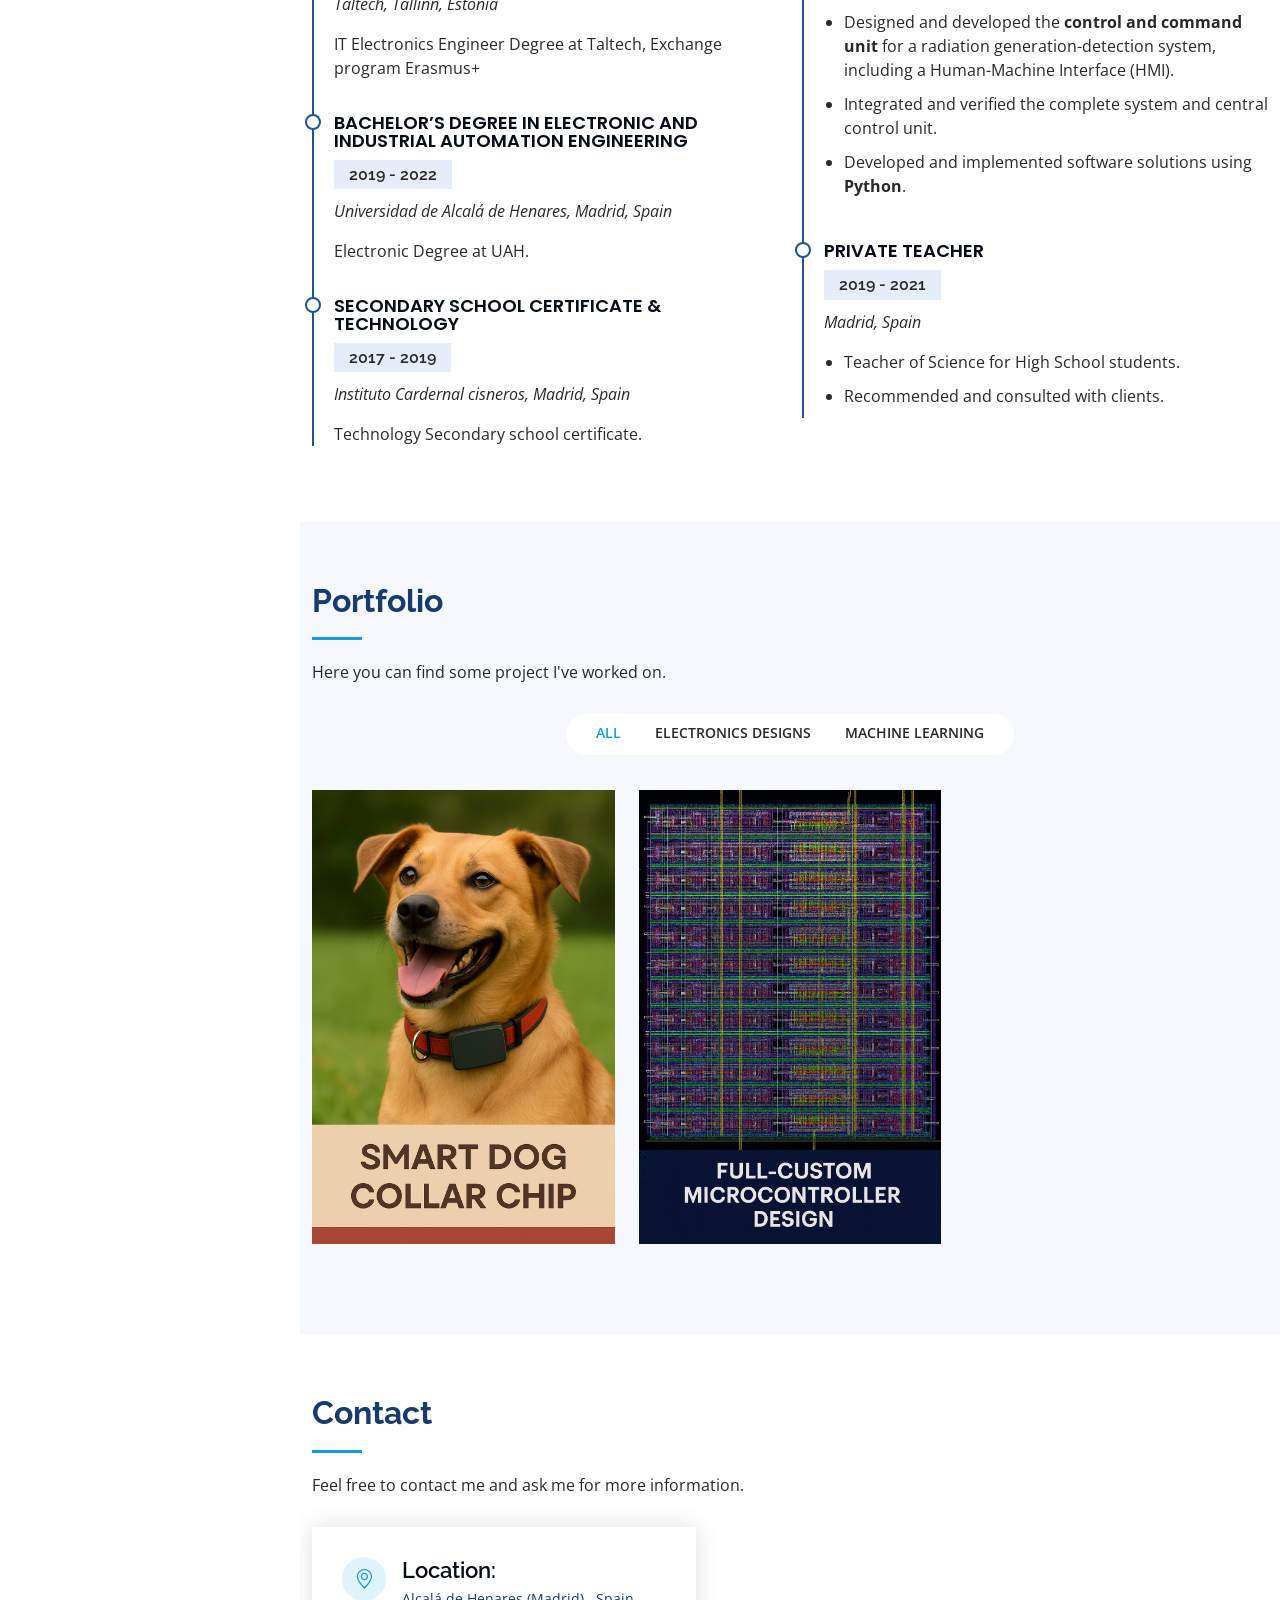
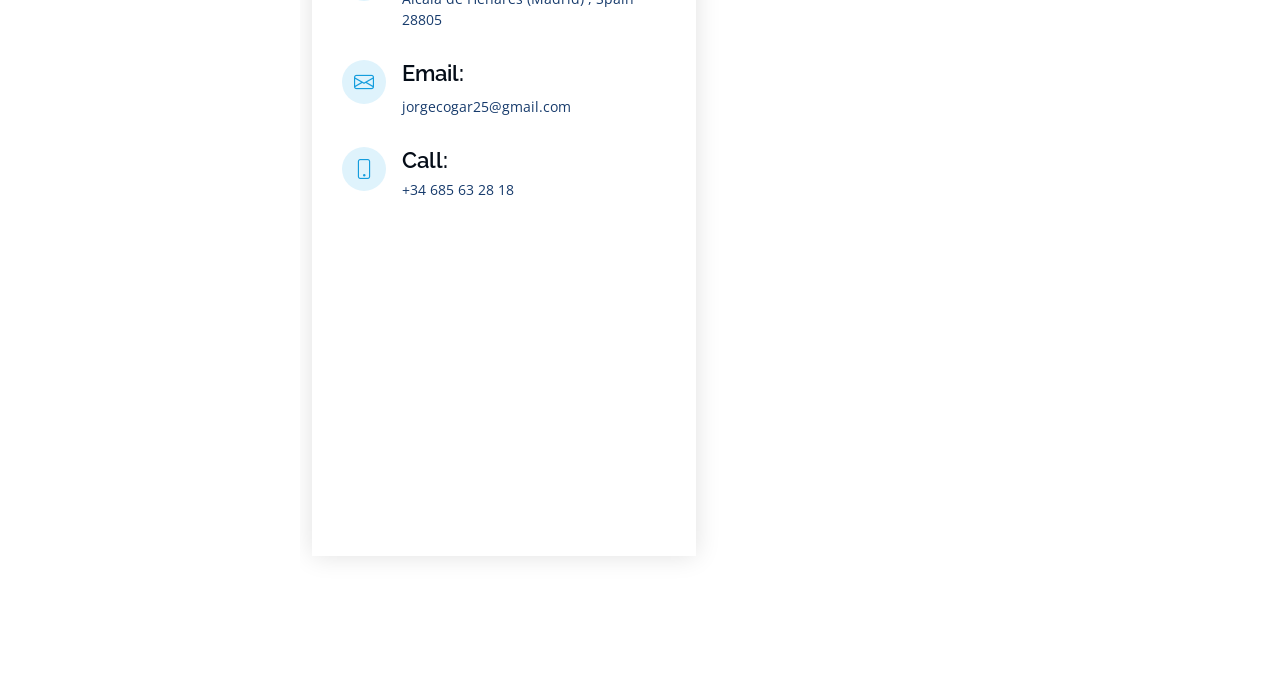
==== commit b1d72fd4: "Update link to TFG.pdf for portfolio item" ====
--- a/index.html
+++ b/index.html
@@ -356,7 +356,7 @@
             <div class="portfolio-wrap">
               <img src="assets/img/portfolio/TFG.png" class="img-fluid" alt="">
               <div class="portfolio-links">
-                <a href="/assets/pdf/TFG.pdf" title="More Details"><i class="bx bx-link"></i></a>
+                <a href="TFG.pdf" title="More Details"><i class="bx bx-link"></i></a>
               </div>
             </div>
           </div>
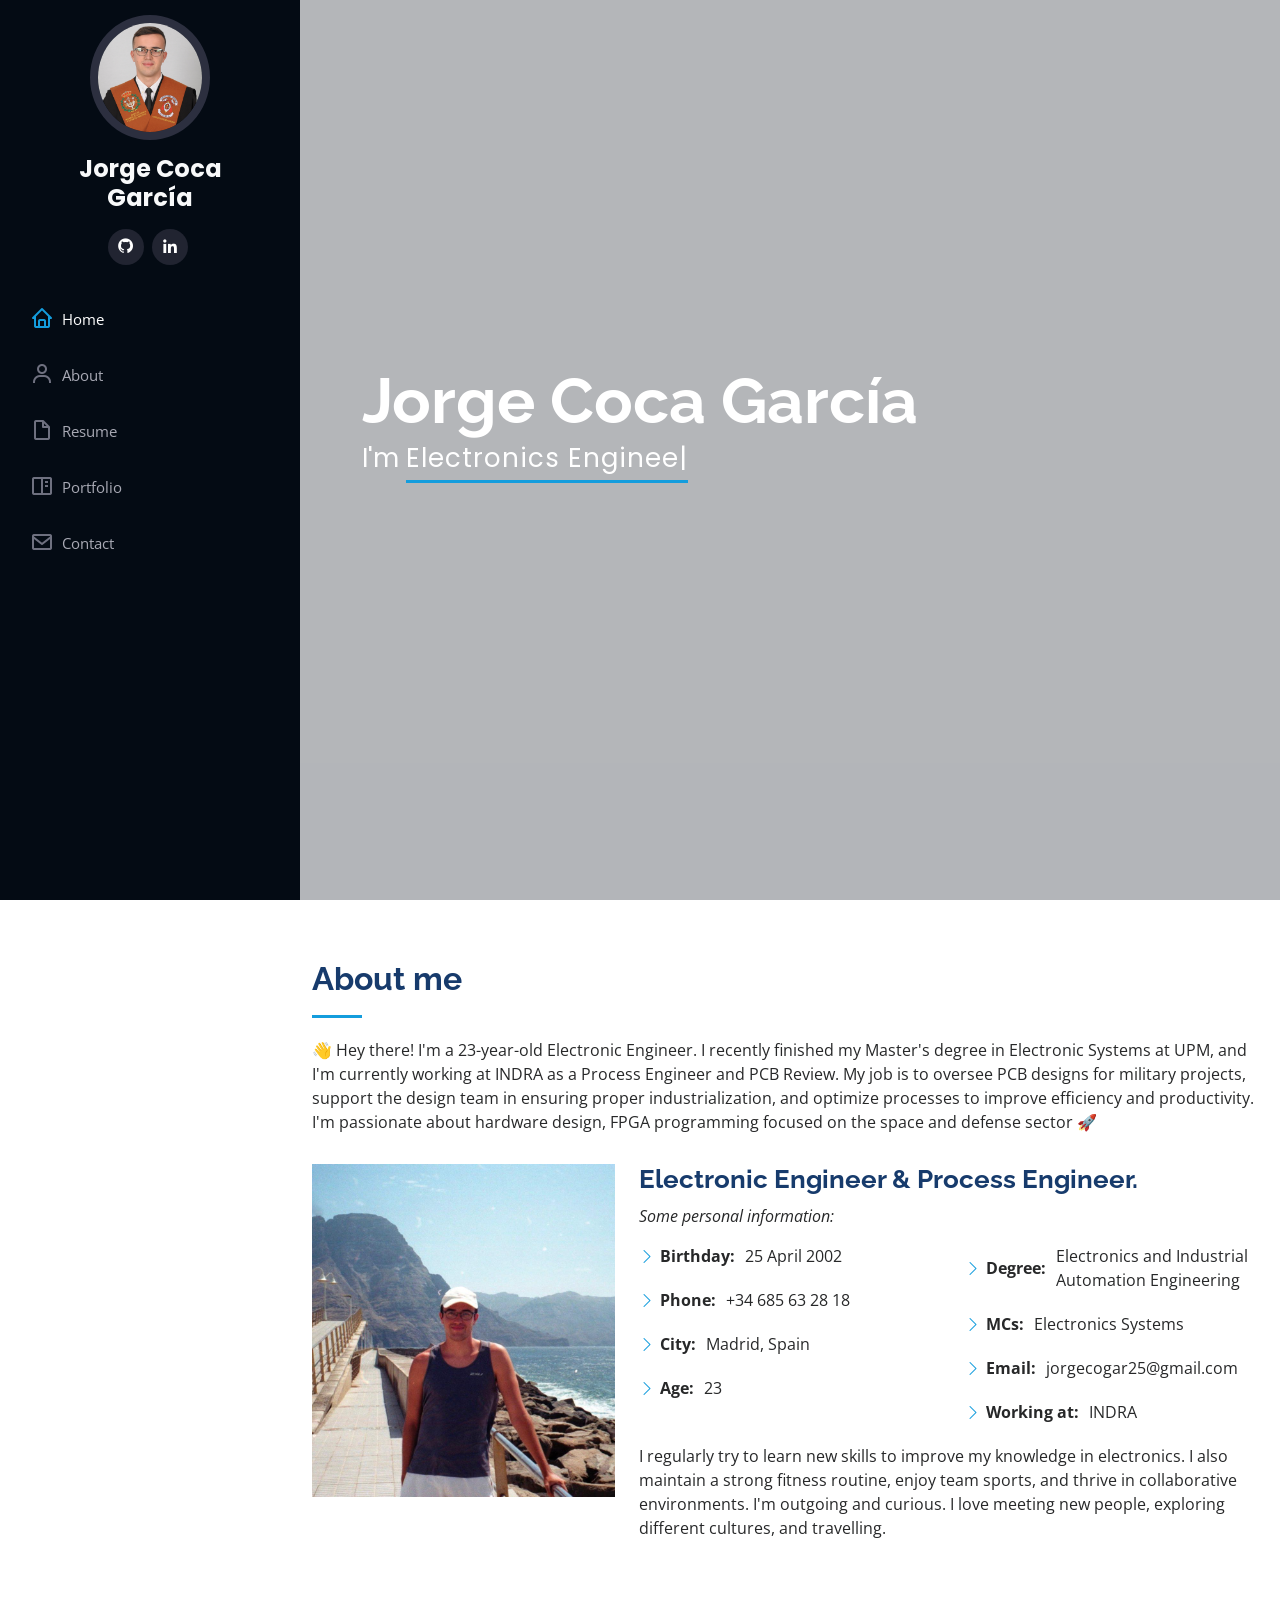
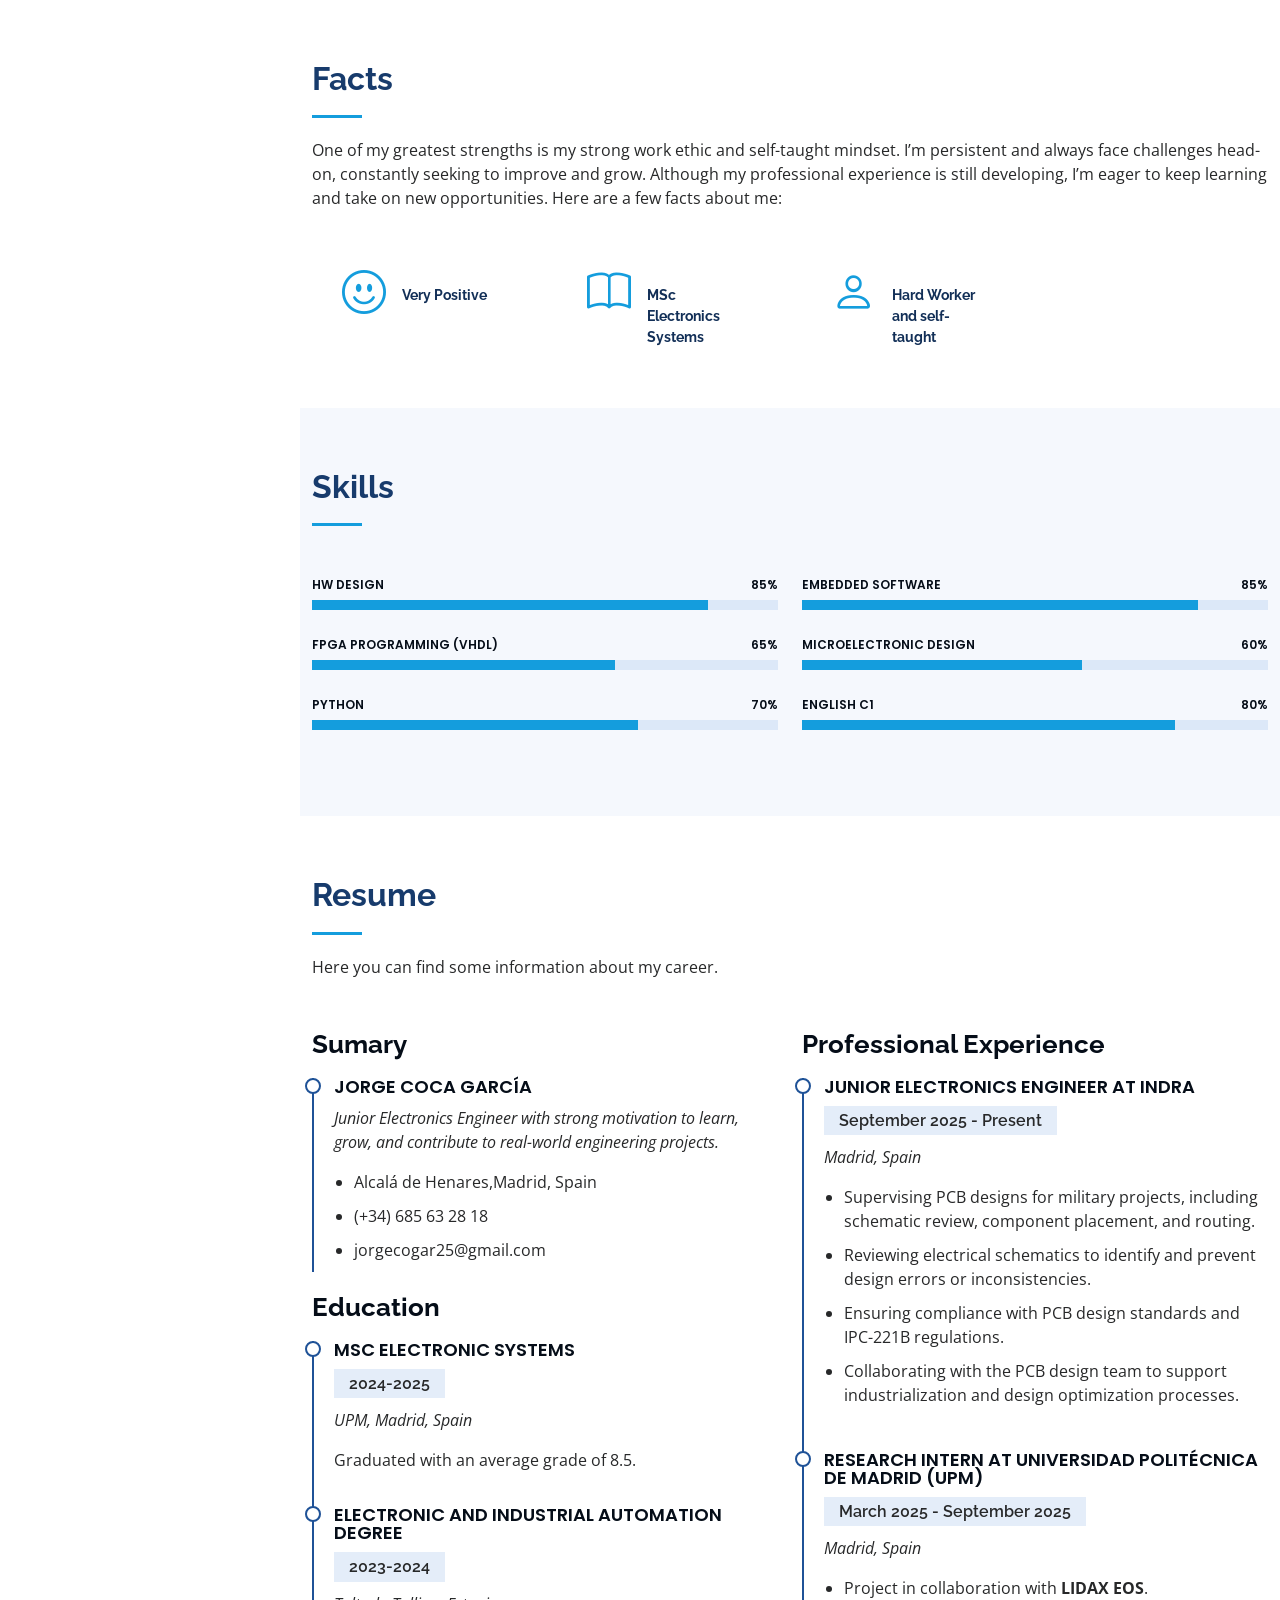
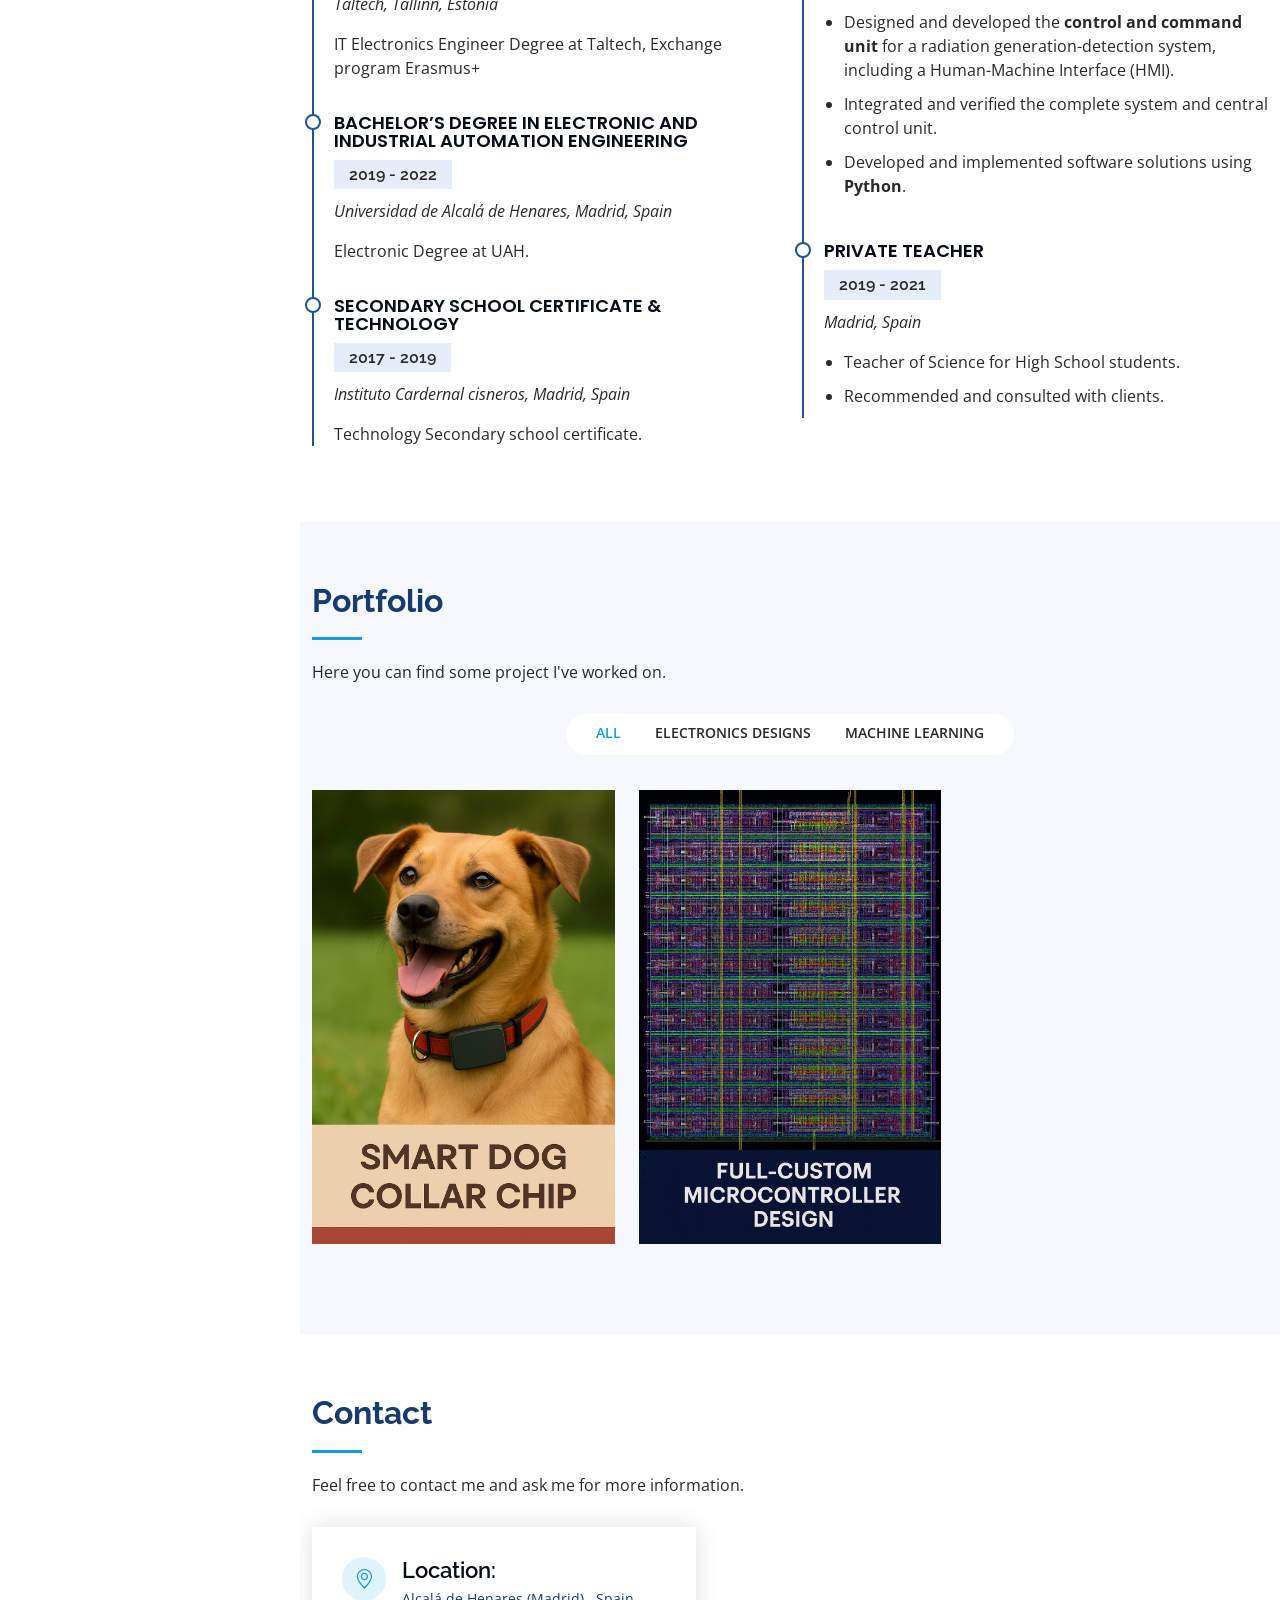
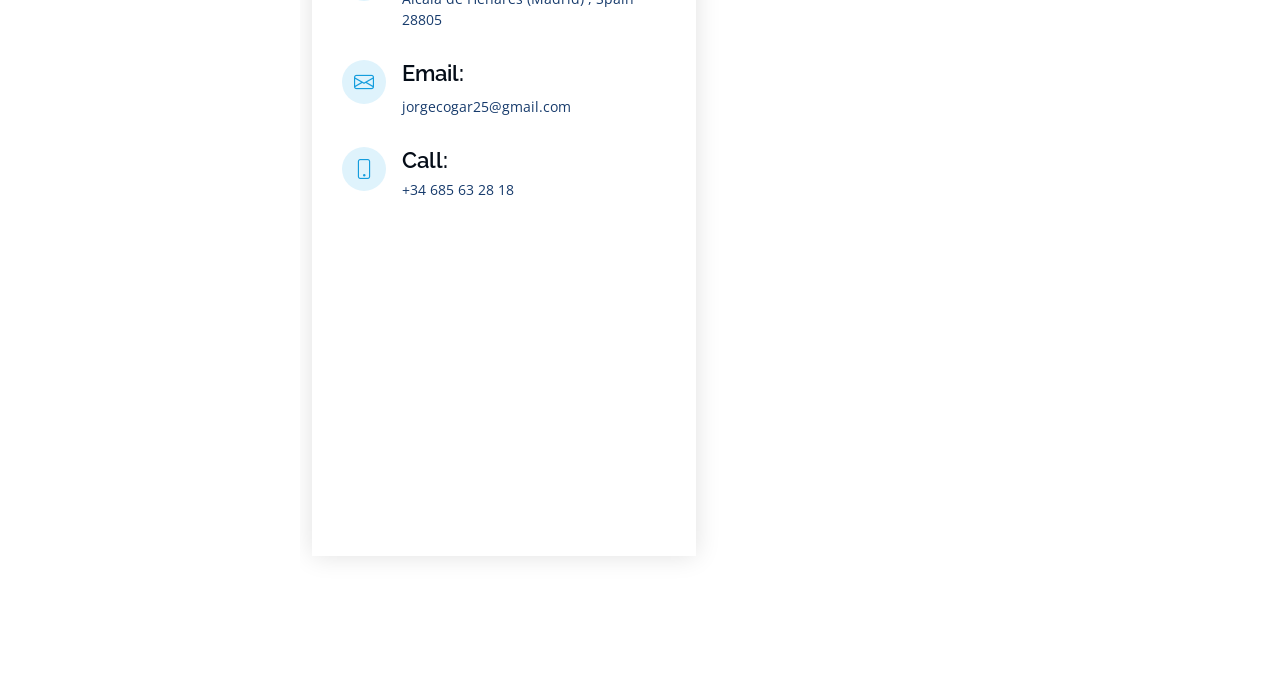
==== commit f3dc0735: "Change link to download TFG.pdf instead of details" ====
--- a/index.html
+++ b/index.html
@@ -356,7 +356,9 @@
             <div class="portfolio-wrap">
               <img src="assets/img/portfolio/TFG.png" class="img-fluid" alt="">
               <div class="portfolio-links">
-                <a href="TFG.pdf" title="More Details"><i class="bx bx-link"></i></a>
+               <a href="assets/pdf/TFG.pdf" download>
+                  <i class="bx bx-download"></i>
+                </a>
               </div>
             </div>
           </div>
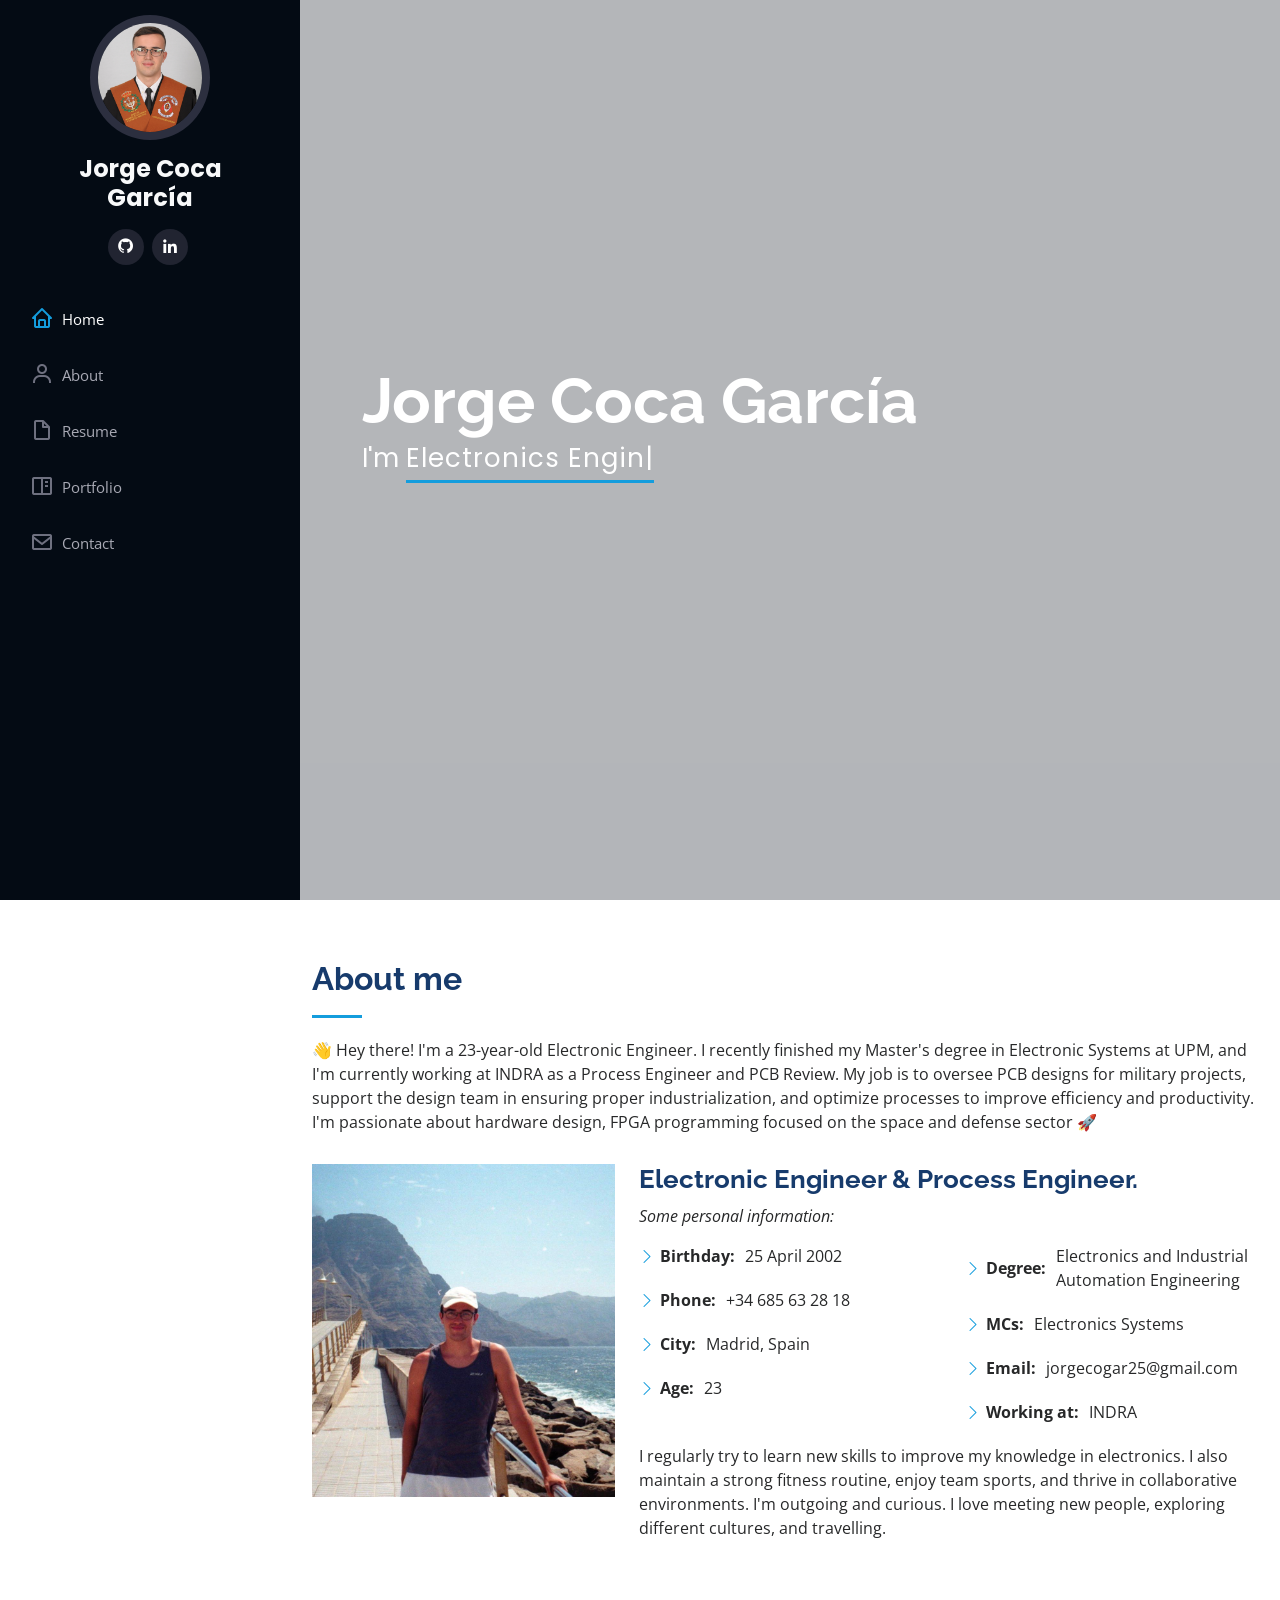
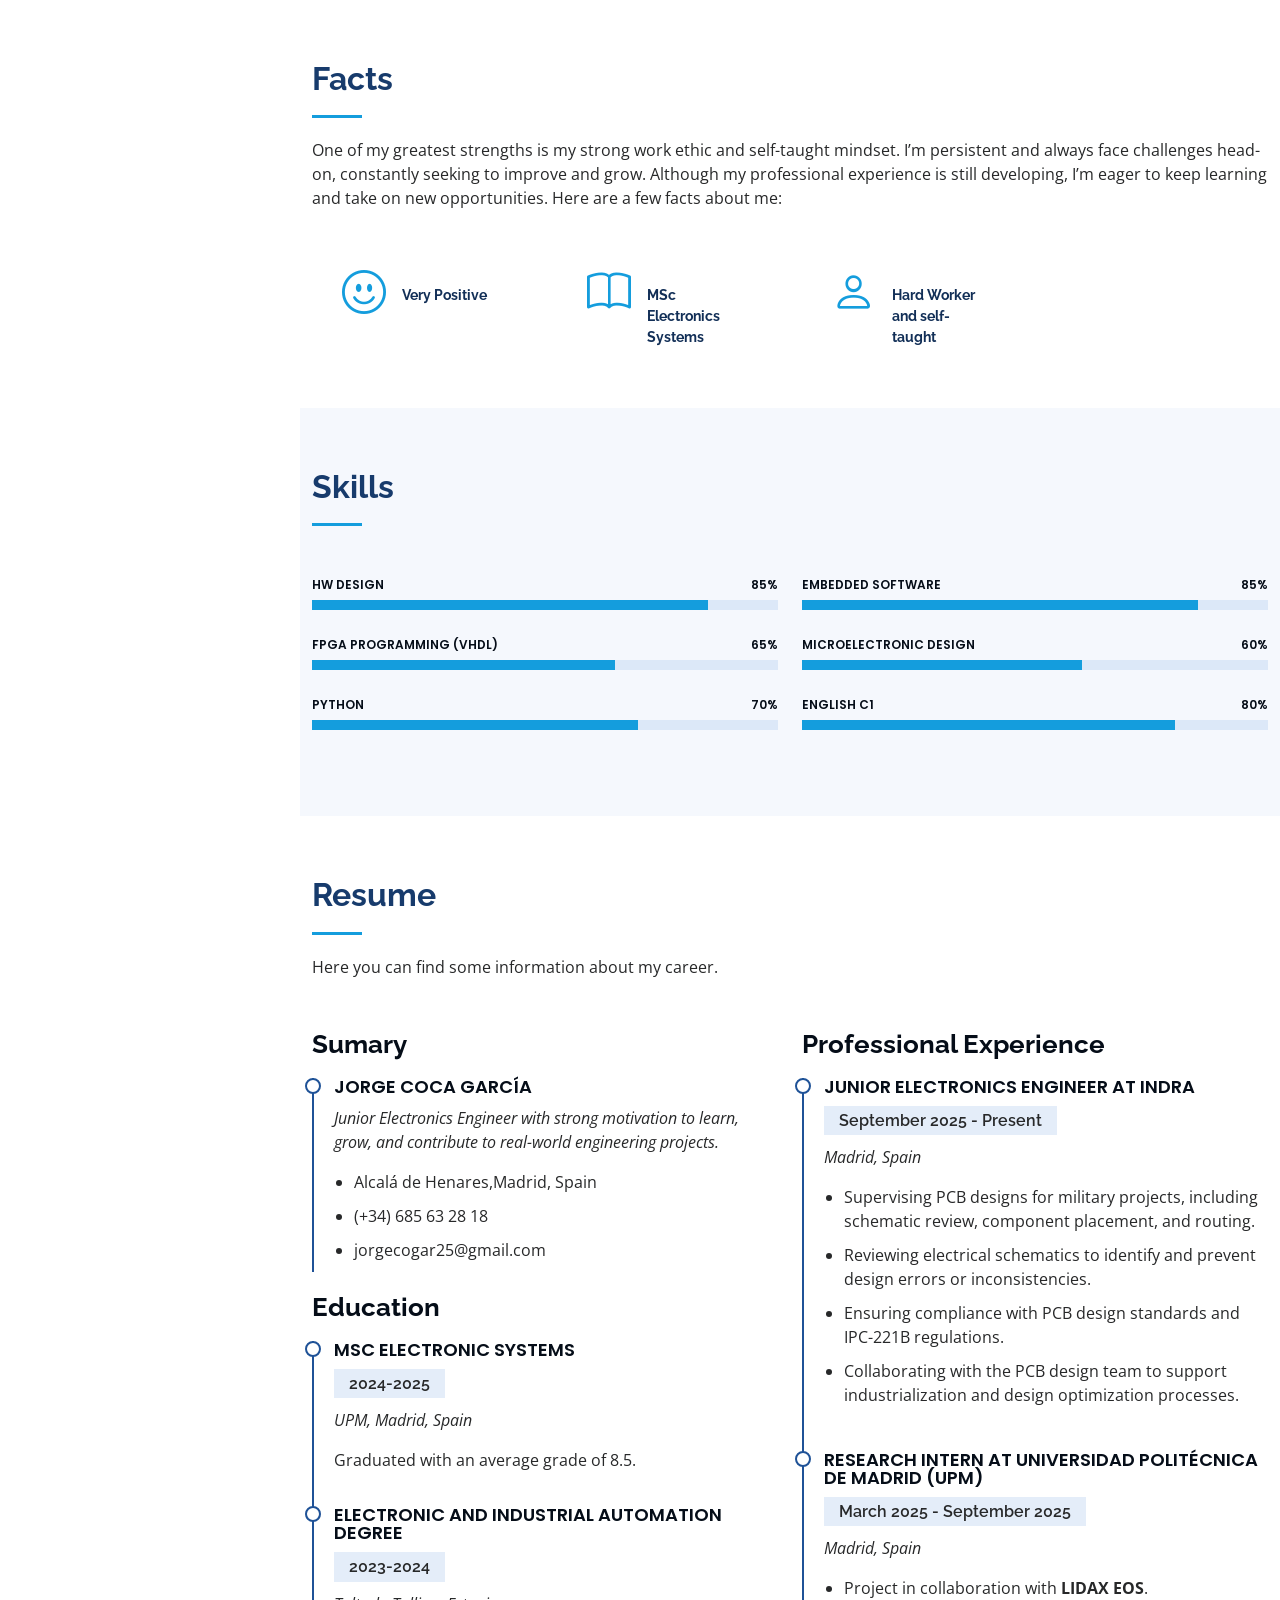
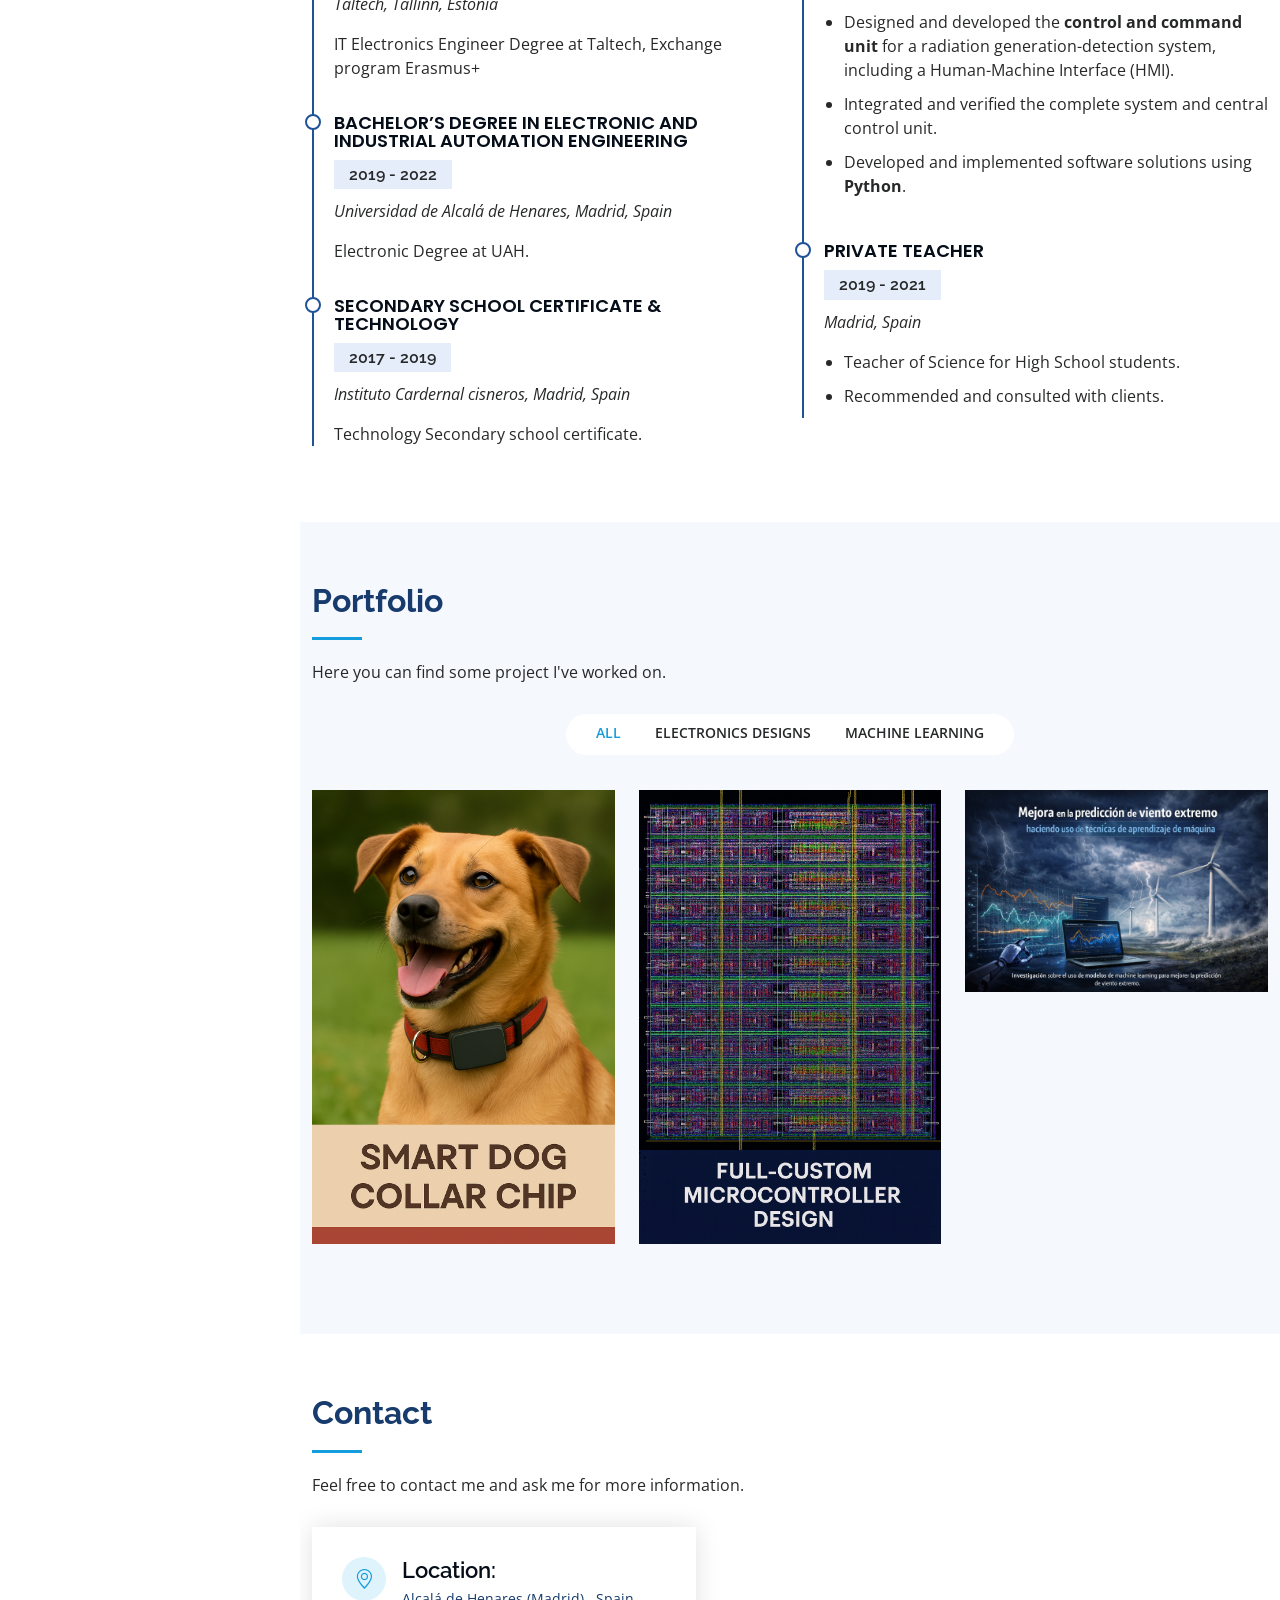
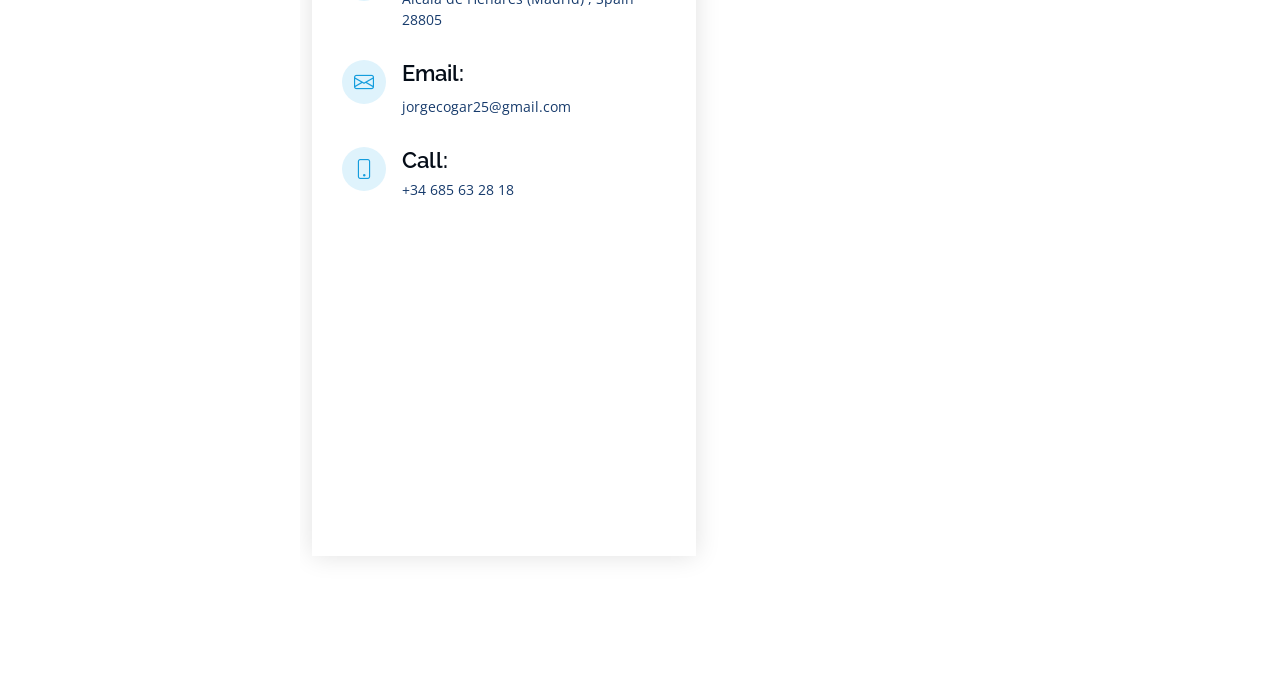
==== commit 6afe7607: "Update portfolio link to TFG.pdf" ====
--- a/index.html
+++ b/index.html
@@ -356,9 +356,7 @@
             <div class="portfolio-wrap">
               <img src="assets/img/portfolio/TFG.png" class="img-fluid" alt="">
               <div class="portfolio-links">
-               <a href="assets/pdf/TFG.pdf" download>
-                  <i class="bx bx-download"></i>
-                </a>
+               <a href="TFG.pdf" title="More Details"><i class="bx bx-link"></i></a>
               </div>
             </div>
           </div>
